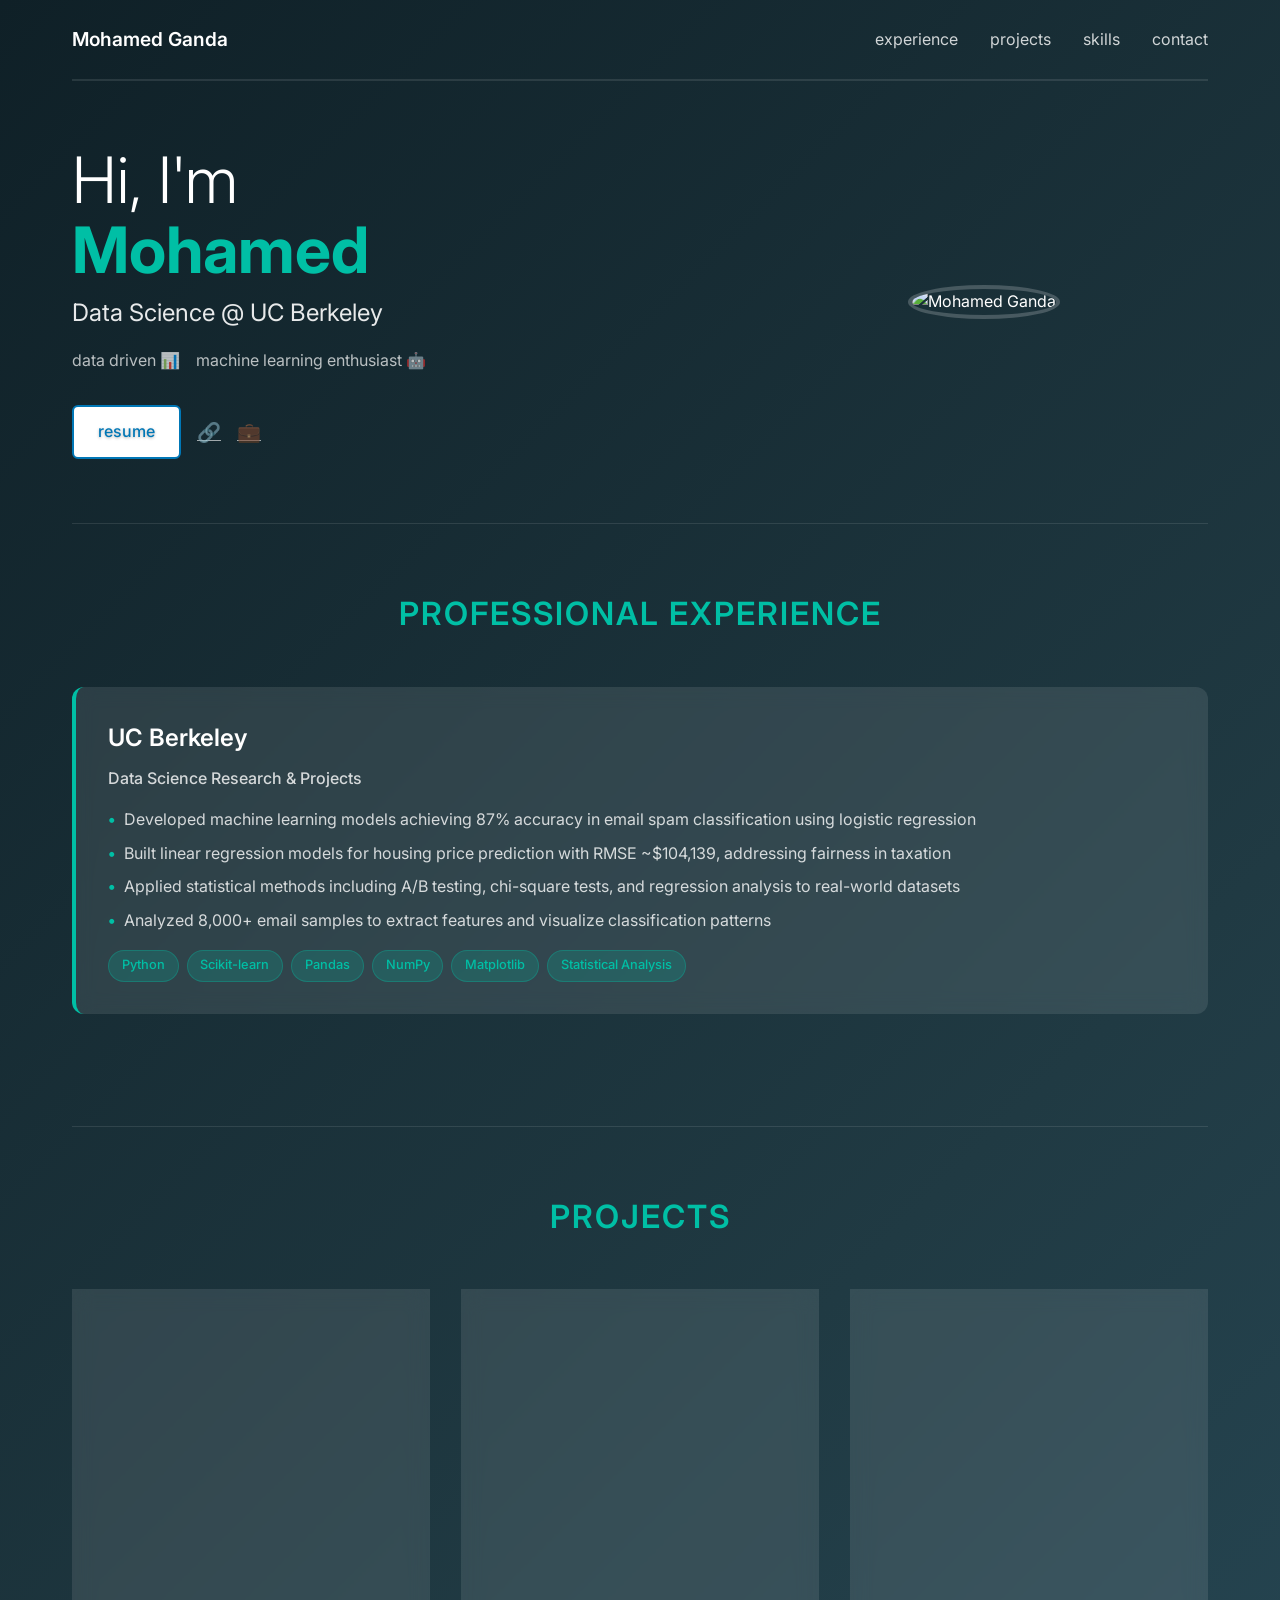
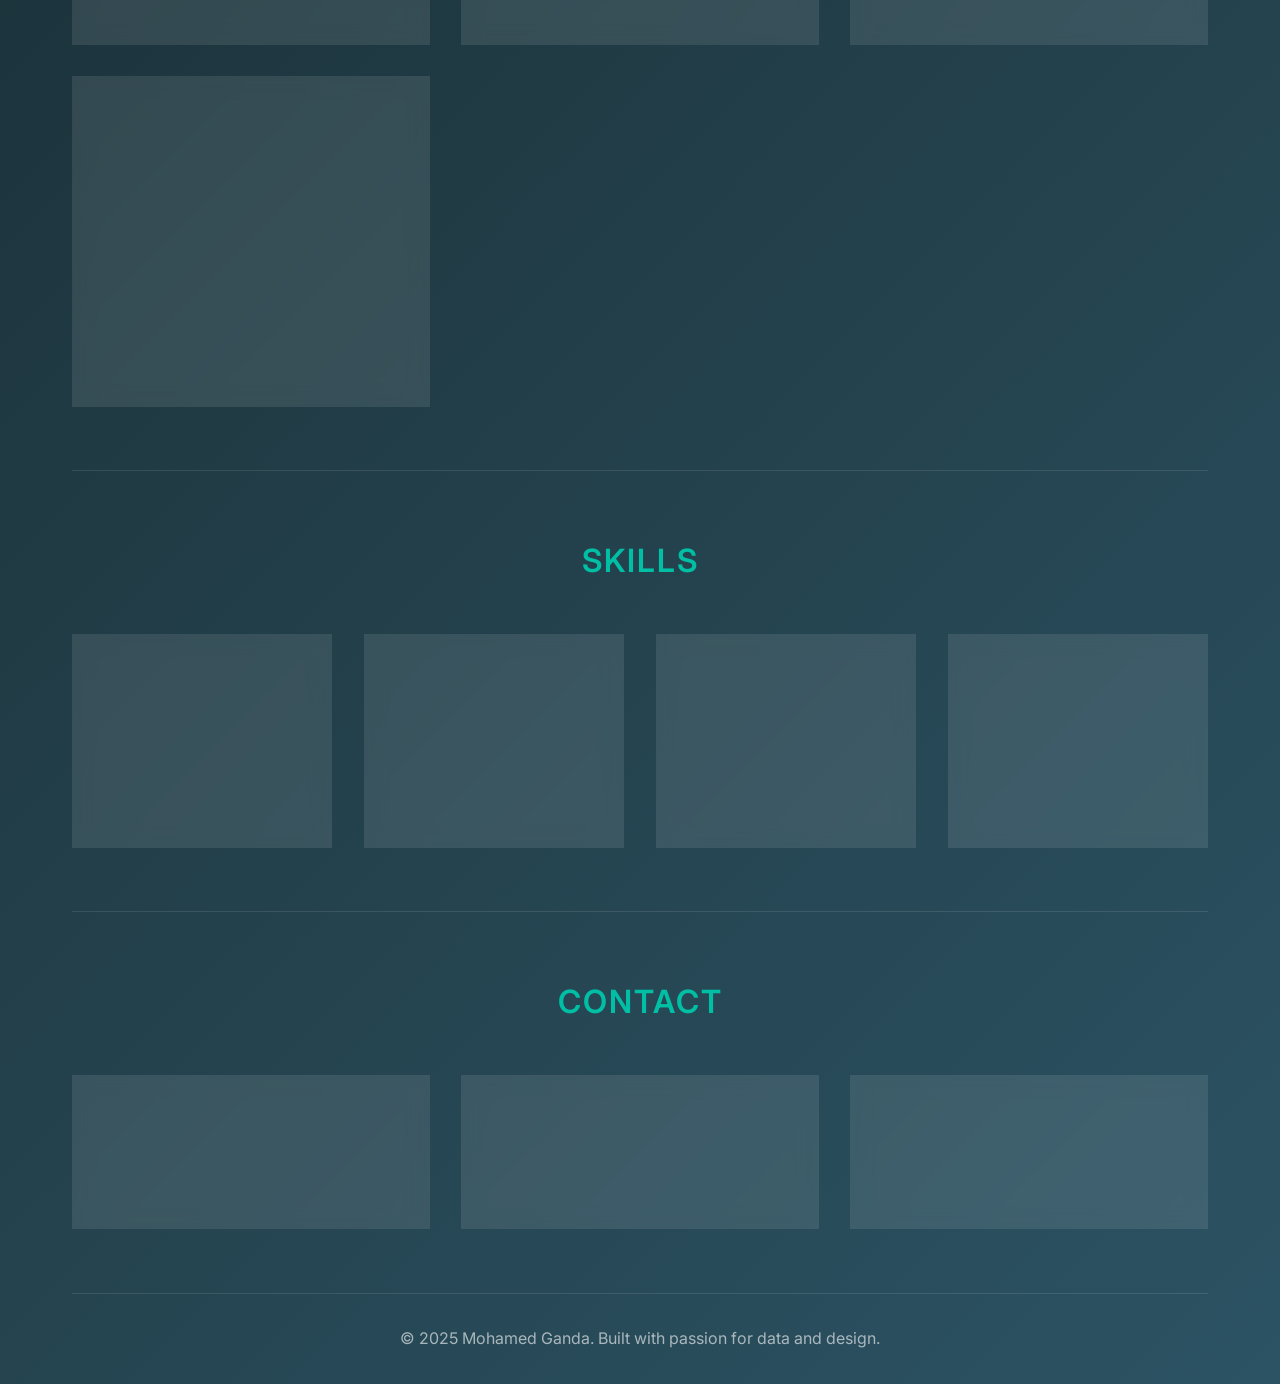
==== index.html @ ec75a7b3 "updated links" ====
<!DOCTYPE html>
<html lang="en">
<head>
  <meta charset="UTF-8" />
  <meta name="viewport" content="width=device-width, initial-scale=1.0" />
  <title>Mohamed Ganda | Data Science Portfolio</title>
  <link rel="preconnect" href="https://fonts.googleapis.com">
  <link rel="preconnect" href="https://fonts.gstatic.com" crossorigin>
  <link href="https://fonts.googleapis.com/css2?family=Inter:wght@300;400;500;600;700&display=swap" rel="stylesheet">
  <style>
    * {
      margin: 0;
      padding: 0;
      box-sizing: border-box;
    }

    body {
      font-family: 'Inter', sans-serif;
      background: linear-gradient(135deg, #0f2027, #203a43, #2c5364);
      color: #ffffff;
      line-height: 1.6;
      font-size: 16px;
      min-height: 100vh;
    }

    .container {
      max-width: 1200px;
      margin: 0 auto;
      padding: 0 2rem;
    }

    /* Navigation */
    nav {
      padding: 1.5rem 0;
      display: flex;
      justify-content: space-between;
      align-items: center;
      border-bottom: 1px solid rgba(255, 255, 255, 0.1);
    }

    .logo {
      font-size: 1.2rem;
      font-weight: 600;
      color: #ffffff;
    }

    .nav-links {
      display: flex;
      gap: 2rem;
      list-style: none;
    }

    .nav-links a {
      color: rgba(255, 255, 255, 0.8);
      text-decoration: none;
      font-weight: 400;
      transition: color 0.3s ease;
    }

    .nav-links a:hover {
      color: #00bfa5;
    }

    /* Hero Section */
    .hero {
      display: flex;
      align-items: center;
      justify-content: space-between;
      padding: 4rem 0;
      gap: 4rem;
    }

    .hero-content {
      flex: 1;
    }

    .hero-title {
      font-size: 4rem;
      font-weight: 300;
      margin-bottom: 0.5rem;
      line-height: 1.1;
    }

    .hero-name {
      color: #00bfa5;
      font-weight: 700;
    }

    .hero-subtitle {
      font-size: 1.5rem;
      color: rgba(255, 255, 255, 0.9);
      margin-bottom: 1rem;
      font-weight: 400;
    }

    .hero-description {
      color: rgba(255, 255, 255, 0.7);
      margin-bottom: 2rem;
      display: flex;
      gap: 1rem;
      align-items: center;
    }

    .hero-actions {
      display: flex;
      gap: 1rem;
      align-items: center;
    }

    .btn-primary {
      background-color: #ffffff;
      border: 2px solid #0077b6;
      color: #0077b6;
      padding: 0.75rem 1.5rem;
      border-radius: 6px;
      text-decoration: none;
      font-weight: 500;
      text-shadow: 0px 1px 3px rgba(0,0,0,0.3);
      transition: all 0.3s ease;
    }

    .btn-primary:hover {
      background-color: #0077b6;
      color: #ffffff;
    }

    .social-links {
      display: flex;
      gap: 1rem;
    }

    .social-links a {
      color: rgba(255, 255, 255, 0.6);
      font-size: 1.2rem;
      transition: color 0.3s ease;
    }

    .social-links a:hover {
      color: #00bfa5;
    }

    .hero-image {
      flex: 0 0 300px;
    }

    .profile-img {
      width: 300px;
      height: 300px;
      border-radius: 50%;
      object-fit: cover;
      border: 4px solid rgba(255, 255, 255, 0.2);
    }

    /* Sections */
    section {
      padding: 4rem 0;
      border-top: 1px solid rgba(255, 255, 255, 0.1);
    }

    .section-title {
      font-size: 2rem;
      font-weight: 600;
      color: #00bfa5;
      text-align: center;
      margin-bottom: 3rem;
      text-transform: uppercase;
      letter-spacing: 2px;
    }

    /* Experience Section */
    .experience-item {
      margin-bottom: 3rem;
      backdrop-filter: blur(10px);
      background: rgba(255, 255, 255, 0.1);
      padding: 2rem;
      border-radius: 12px;
      border-left: 4px solid #00bfa5;
    }

    .company-name {
      font-size: 1.5rem;
      font-weight: 600;
      color: #ffffff;
      margin-bottom: 0.5rem;
    }

    .job-title {
      color: rgba(255, 255, 255, 0.8);
      font-weight: 500;
      margin-bottom: 1rem;
    }

    .experience-item ul {
      list-style: none;
      margin-top: 1rem;
    }

    .experience-item li {
      margin-bottom: 0.5rem;
      padding-left: 1rem;
      position: relative;
      color: rgba(255, 255, 255, 0.8);
    }

    .experience-item li:before {
      content: "•";
      color: #00bfa5;
      font-weight: bold;
      position: absolute;
      left: 0;
    }

    .tech-stack {
      display: flex;
      flex-wrap: wrap;
      gap: 0.5rem;
      margin-top: 1rem;
    }

    .tech-tag {
      background: rgba(0, 191, 165, 0.2);
      color: #00bfa5;
      padding: 0.3rem 0.8rem;
      border-radius: 20px;
      font-size: 0.8rem;
      font-weight: 500;
      border: 1px solid rgba(0, 191, 165, 0.3);
    }

    /* Projects Grid */
    .projects-grid {
      display: grid;
      grid-template-columns: repeat(auto-fit, minmax(350px, 1fr));
      gap: 2rem;
      margin-top: 2rem;
    }

    .project {
      backdrop-filter: blur(10px);
      background: rgba(255, 255, 255, 0.1);
      padding: 2rem;
      border-radius: 12px;
      border-left: 4px solid #00bfa5;
      transition: transform 0.3s ease, box-shadow 0.3s ease;
    }

    .project:hover {
      transform: translateY(-5px);
      box-shadow: 0 10px 30px rgba(0, 0, 0, 0.3);
    }

    .project h3 {
      color: #ffffff;
      margin-bottom: 1rem;
      font-size: 1.3rem;
    }

    .project p {
      color: rgba(255, 255, 255, 0.8);
      margin-bottom: 1rem;
      line-height: 1.6;
    }

    .project-link {
      color: #00bfa5;
      text-decoration: none;
      font-weight: 500;
      font-size: 0.9rem;
    }

    .project-link:hover {
      text-decoration: underline;
    }

    /* Skills Grid */
    .skills-grid {
      display: grid;
      grid-template-columns: repeat(auto-fit, minmax(250px, 1fr));
      gap: 2rem;
      margin-top: 2rem;
    }

    .skill-category {
      backdrop-filter: blur(10px);
      background: rgba(255, 255, 255, 0.1);
      padding: 2rem;
      border-radius: 12px;
      border-left: 4px solid #00bfa5;
      text-align: center;
    }

    .skill-category h4 {
      font-weight: 600;
      color: #ffffff;
      margin-bottom: 1rem;
      font-size: 1.2rem;
    }

    .skill-category p {
      color: rgba(255, 255, 255, 0.8);
      line-height: 1.6;
    }

    /* Contact Section */
    .contact-grid {
      display: grid;
      grid-template-columns: repeat(auto-fit, minmax(200px, 1fr));
      gap: 2rem;
      margin-top: 2rem;
    }

    .contact-item {
      backdrop-filter: blur(10px);
      background: rgba(255, 255, 255, 0.1);
      padding: 2rem;
      border-radius: 12px;
      text-align: center;
      border: 1px solid rgba(255, 255, 255, 0.1);
    }

    .contact-item strong {
      color: #00bfa5;
      font-size: 1.1rem;
      display: block;
      margin-bottom: 0.5rem;
    }

    .contact-item a {
      color: rgba(255, 255, 255, 0.8);
      text-decoration: none;
    }

    .contact-item a:hover {
      color: #00bfa5;
    }

    /* Footer */
    footer {
      text-align: center;
      padding: 2rem 0;
      border-top: 1px solid rgba(255, 255, 255, 0.1);
      color: rgba(255, 255, 255, 0.6);
    }

    /* Responsive Design */
    @media (max-width: 768px) {
      .container {
        padding: 0 1rem;
      }

      .nav-links {
        gap: 1rem;
      }

      .hero {
        flex-direction: column-reverse;
        text-align: center;
        gap: 2rem;
      }

      .hero-title {
        font-size: 2.5rem;
      }

      .hero-image {
        flex: none;
      }

      .profile-img {
        width: 200px;
        height: 200px;
      }

      .projects-grid,
      .skills-grid {
        grid-template-columns: 1fr;
      }

      .section-title {
        font-size: 1.5rem;
      }
    }
  </style>
</head>
<body>
  <div class="container">
    <!-- Navigation -->
    <nav>
      <div class="logo">Mohamed Ganda</div>
      <ul class="nav-links">
        <li><a href="#experience">experience</a></li>
        <li><a href="#projects">projects</a></li>
        <li><a href="#skills">skills</a></li>
        <li><a href="#contact">contact</a></li>
      </ul>
    </nav>

    <!-- Hero Section -->
    <section class="hero">
      <div class="hero-content">
        <h1 class="hero-title">
          Hi, I'm<br>
          <span class="hero-name">Mohamed</span>
        </h1>
        <div class="hero-subtitle">Data Science @ UC Berkeley</div>
        <div class="hero-description">
          <span>data driven 📊</span>
          <span>machine learning enthusiast 🤖</span>
        </div>
        <div class="hero-actions">
          <a href="resume.pdf" class="btn-primary" target="_blank">resume</a>
          <div class="social-links">
            <a href="https://github.com/mokindacool" target="_blank">🔗</a>
            <a href="https://linkedin.com/in/mohamedganda" target="_blank">💼</a>
          </div>
        </div>
      </div>
      <div class="hero-image">
        <img src="https://images.unsplash.com/photo-1507003211169-0a1dd7228f2d?w=300&h=300&fit=crop&crop=face" alt="Mohamed Ganda" class="profile-img">
      </div>
    </section>

    <!-- Experience Section -->
    <section id="experience">
      <h2 class="section-title">Professional Experience</h2>
      
      <div class="experience-item">
        <div class="company-name">UC Berkeley</div>
        <div class="job-title">Data Science Research & Projects</div>
        <ul>
          <li>Developed machine learning models achieving 87% accuracy in email spam classification using logistic regression</li>
          <li>Built linear regression models for housing price prediction with RMSE ~$104,139, addressing fairness in taxation</li>
          <li>Applied statistical methods including A/B testing, chi-square tests, and regression analysis to real-world datasets</li>
          <li>Analyzed 8,000+ email samples to extract features and visualize classification patterns</li>
        </ul>
        <div class="tech-stack">
          <span class="tech-tag">Python</span>
          <span class="tech-tag">Scikit-learn</span>
          <span class="tech-tag">Pandas</span>
          <span class="tech-tag">NumPy</span>
          <span class="tech-tag">Matplotlib</span>
          <span class="tech-tag">Statistical Analysis</span>
        </div>
      </div>
    </section>

    <!-- Projects Section -->
    <section id="projects">
      <h2 class="section-title">Projects</h2>
      <div class="projects-grid">
        <div class="project">
          <h3>Maximus AI Hedge Fund</h3>
          <p>AI-native hedge fund system composed of autonomous agents using LLMs for trading decisions, combining financial analysis with cutting-edge AI technology.</p>
          <div class="tech-stack">
            <span class="tech-tag">Python</span>
            <span class="tech-tag">LLMs</span>
            <span class="tech-tag">Financial APIs</span>
            <span class="tech-tag">Agent Systems</span>
          </div>
          <a href="https://github.com/mokindacool/maximus" class="project-link">🔗 GitHub</a>
        </div>
        
        <div class="project">
          <h3>Smart Ballot</h3>
          <p>A React + Flask tool that lets voters view local candidates by zip code, promoting civic engagement through accessible technology.</p>
          <div class="tech-stack">
            <span class="tech-tag">React.js</span>
            <span class="tech-tag">Flask</span>
            <span class="tech-tag">JavaScript</span>
            <span class="tech-tag">APIs</span>
          </div>
          <a href="https://github.com/mokindacool/smart-ballot" class="project-link">🔗 GitHub</a>
        </div>
        
        <div class="project">
          <h3>Spam & Ham Classifier</h3>
          <p>Machine learning classifier using logistic regression to detect spam emails. Extracted features from over 8,000 emails and achieved 87% accuracy.</p>
          <div class="tech-stack">
            <span class="tech-tag">Python</span>
            <span class="tech-tag">Machine Learning</span>
            <span class="tech-tag">Feature Engineering</span>
          </div>
        </div>
        
        <div class="project">
          <h3>Housing Price Predictor</h3>
          <p>Linear regression model predicting home prices in Cook County. Addressed fairness and ethical taxation issues through statistical analysis.</p>
          <div class="tech-stack">
            <span class="tech-tag">Regression Analysis</span>
            <span class="tech-tag">Statistics</span>
            <span class="tech-tag">Ethics in AI</span>
          </div>
        </div>
      </div>
    </section>

    <!-- Skills Section -->
    <section id="skills">
      <h2 class="section-title">Skills</h2>
      <div class="skills-grid">
        <div class="skill-category">
          <h4>Programming</h4>
          <p>Python, SQL, JavaScript, Java, React, HTML/CSS</p>
        </div>
        <div class="skill-category">
          <h4>Data Science</h4>
          <p>Machine Learning, Statistical Analysis, Data Visualization, ETL Pipelines</p>
        </div>
        <div class="skill-category">
          <h4>Libraries & Tools</h4>
          <p>Pandas, NumPy, Scikit-learn, Matplotlib, TensorFlow, RAGs</p>
        </div>
        <div class="skill-category">
          <h4>Mathematics</h4>
          <p>Linear Algebra, Probability Theory, Statistics, Optimization</p>
        </div>
      </div>
    </section>

    <!-- Contact Section -->
    <section id="contact">
      <h2 class="section-title">Contact</h2>
      <div class="contact-grid">
        <div class="contact-item">
          <strong>Email</strong>
          <a href="mailto:mohamedganda166@berkeley.edu">mohamedganda166@berkeley.edu</a>
        </div>
        <div class="contact-item">b
          <strong>LinkedIn</strong>
          <a href="https://linkedin.com/in/mohamedganda" target="_blank">linkedin.com/in/mohamedganda</a>
        </div>
        <div class="contact-item">
          <strong>GitHub</strong>
          <a href="https://github.com/mokindacool" target="_blank">github.com/mokindacool</a>
        </div>
      </div>
    </section>

    <footer>
      <p>&copy; 2025 Mohamed Ganda. Built with passion for data and design.</p>
    </footer>
  </div>
</body>
</html>
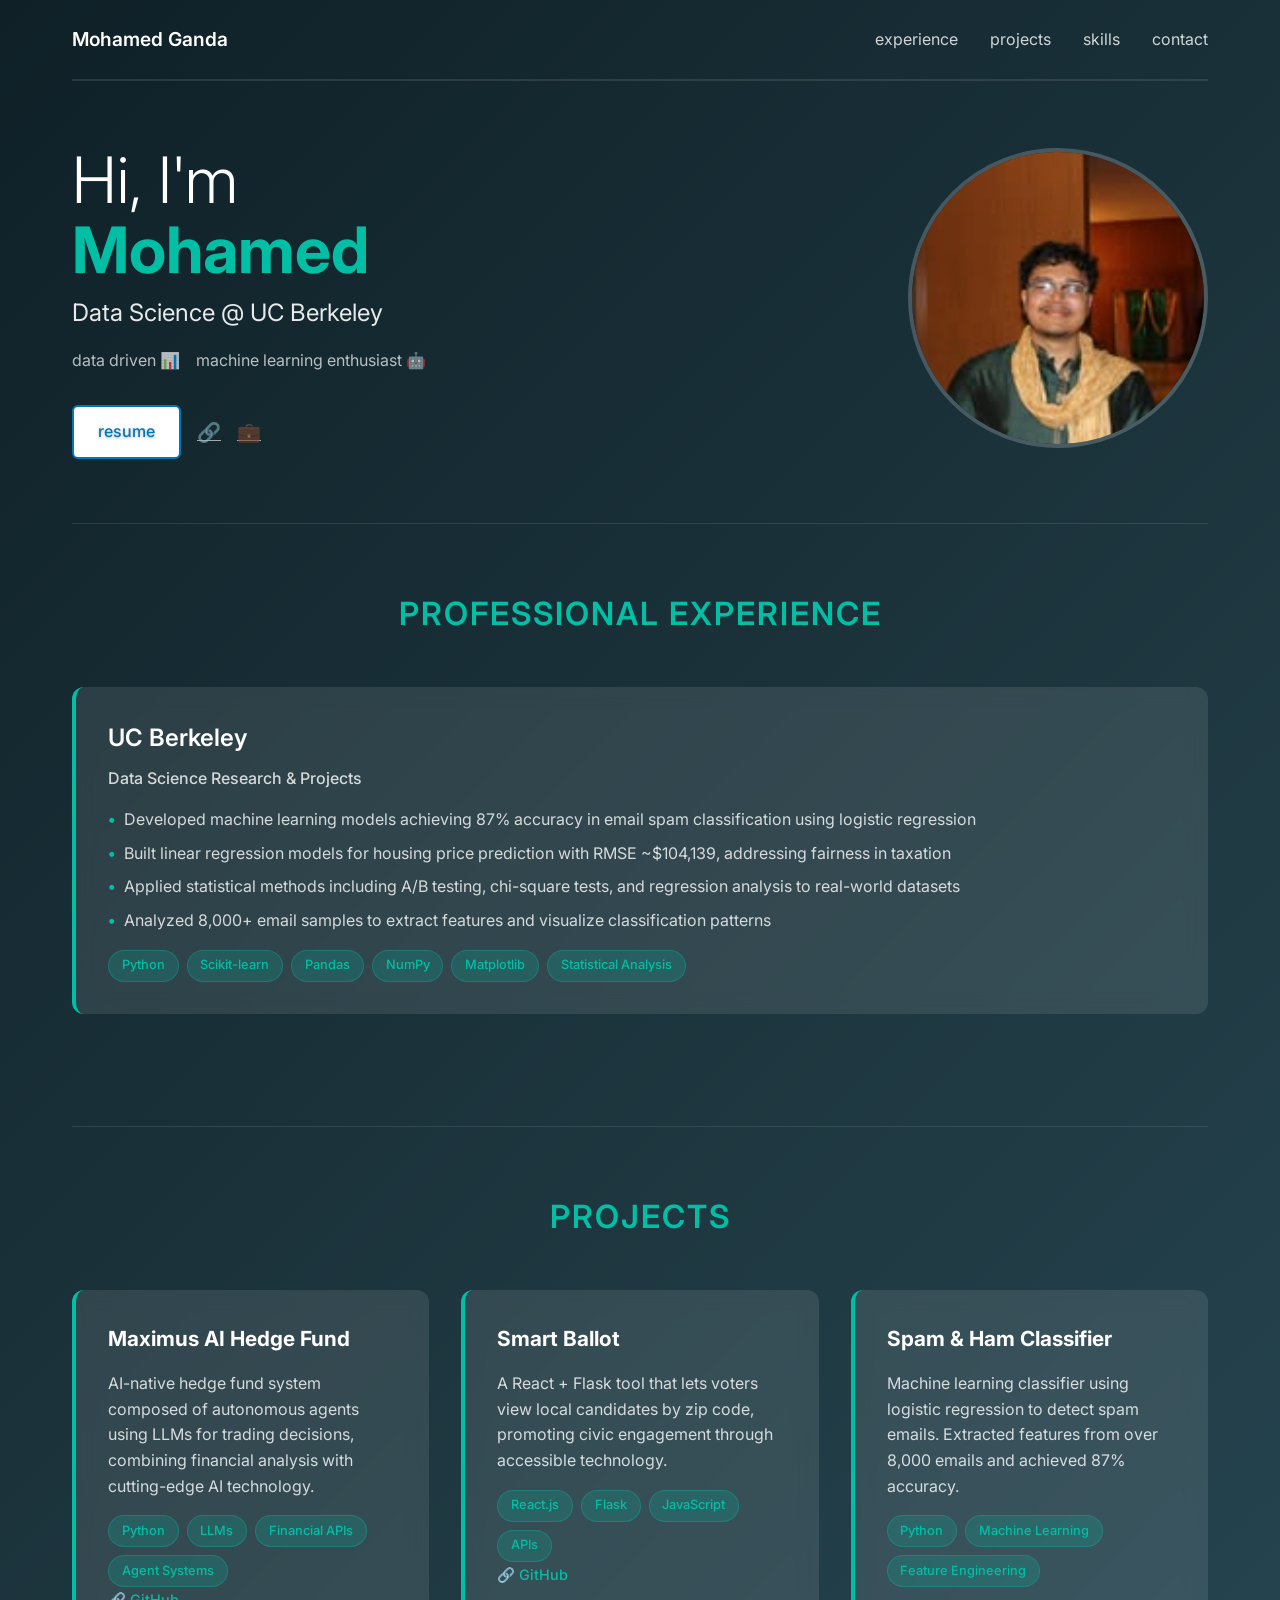
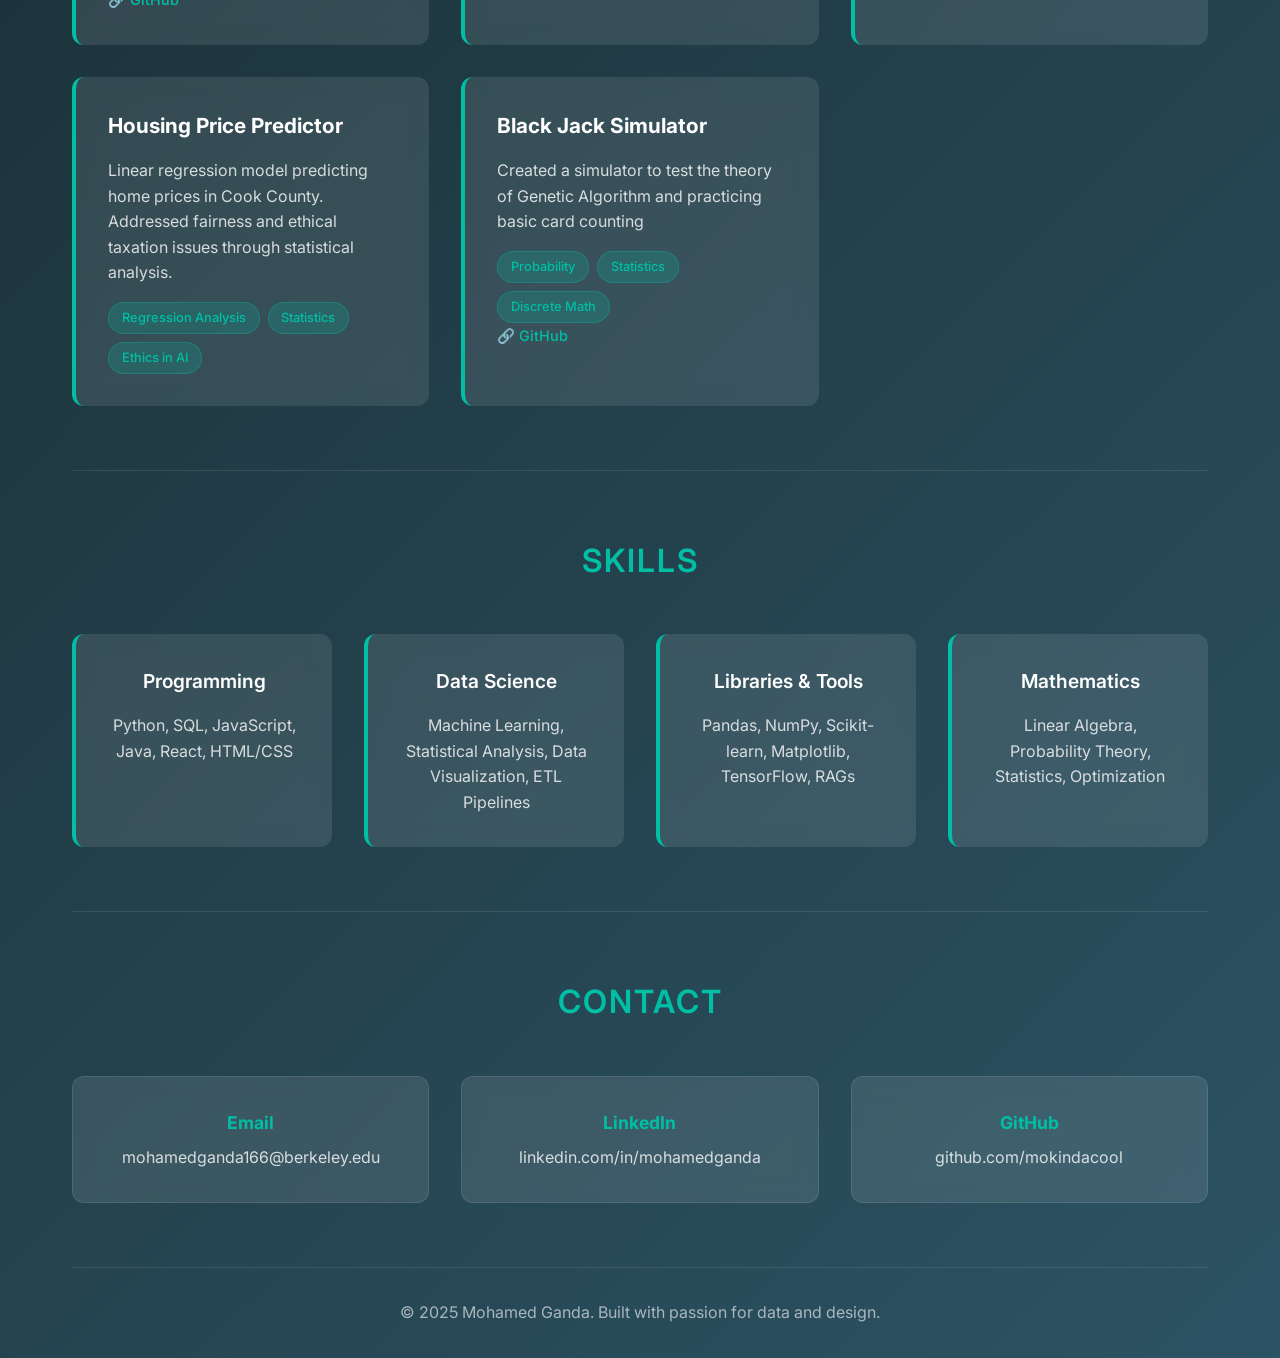
==== commit 0dd7442d: "fixed some errors and added two new links" ====
--- a/index.html
+++ b/index.html
@@ -416,7 +416,7 @@
         </div>
       </div>
       <div class="hero-image">
-        <img src="https://images.unsplash.com/photo-1507003211169-0a1dd7228f2d?w=300&h=300&fit=crop&crop=face" alt="Mohamed Ganda" class="profile-img">
+        <img src="headshot.jpg" alt="Mohamed Ganda" class="profile-img">
       </div>
     </section>
 
@@ -491,6 +491,18 @@
             <span class="tech-tag">Ethics in AI</span>
           </div>
         </div>
+
+        <div class="project">
+          <h3>Black Jack Simulator</h3>
+          <p>Created a simulator to test the theory of Genetic Algorithm and practicing basic card counting</p>
+          <div class="tech-stack">
+            <span class="tech-tag">Probability</span>
+            <span class="tech-tag">Statistics</span>
+            <span class="tech-tag">Discrete Math</span>
+          </div>
+          <a href="https://mokindacool.github.io/blackjack/" class="project-link">🔗 GitHub</a>
+        </div>
+        
       </div>
     </section>
 
@@ -525,7 +537,7 @@
           <strong>Email</strong>
           <a href="mailto:mohamedganda166@berkeley.edu">mohamedganda166@berkeley.edu</a>
         </div>
-        <div class="contact-item">b
+        <div class="contact-item">
           <strong>LinkedIn</strong>
           <a href="https://linkedin.com/in/mohamedganda" target="_blank">linkedin.com/in/mohamedganda</a>
         </div>
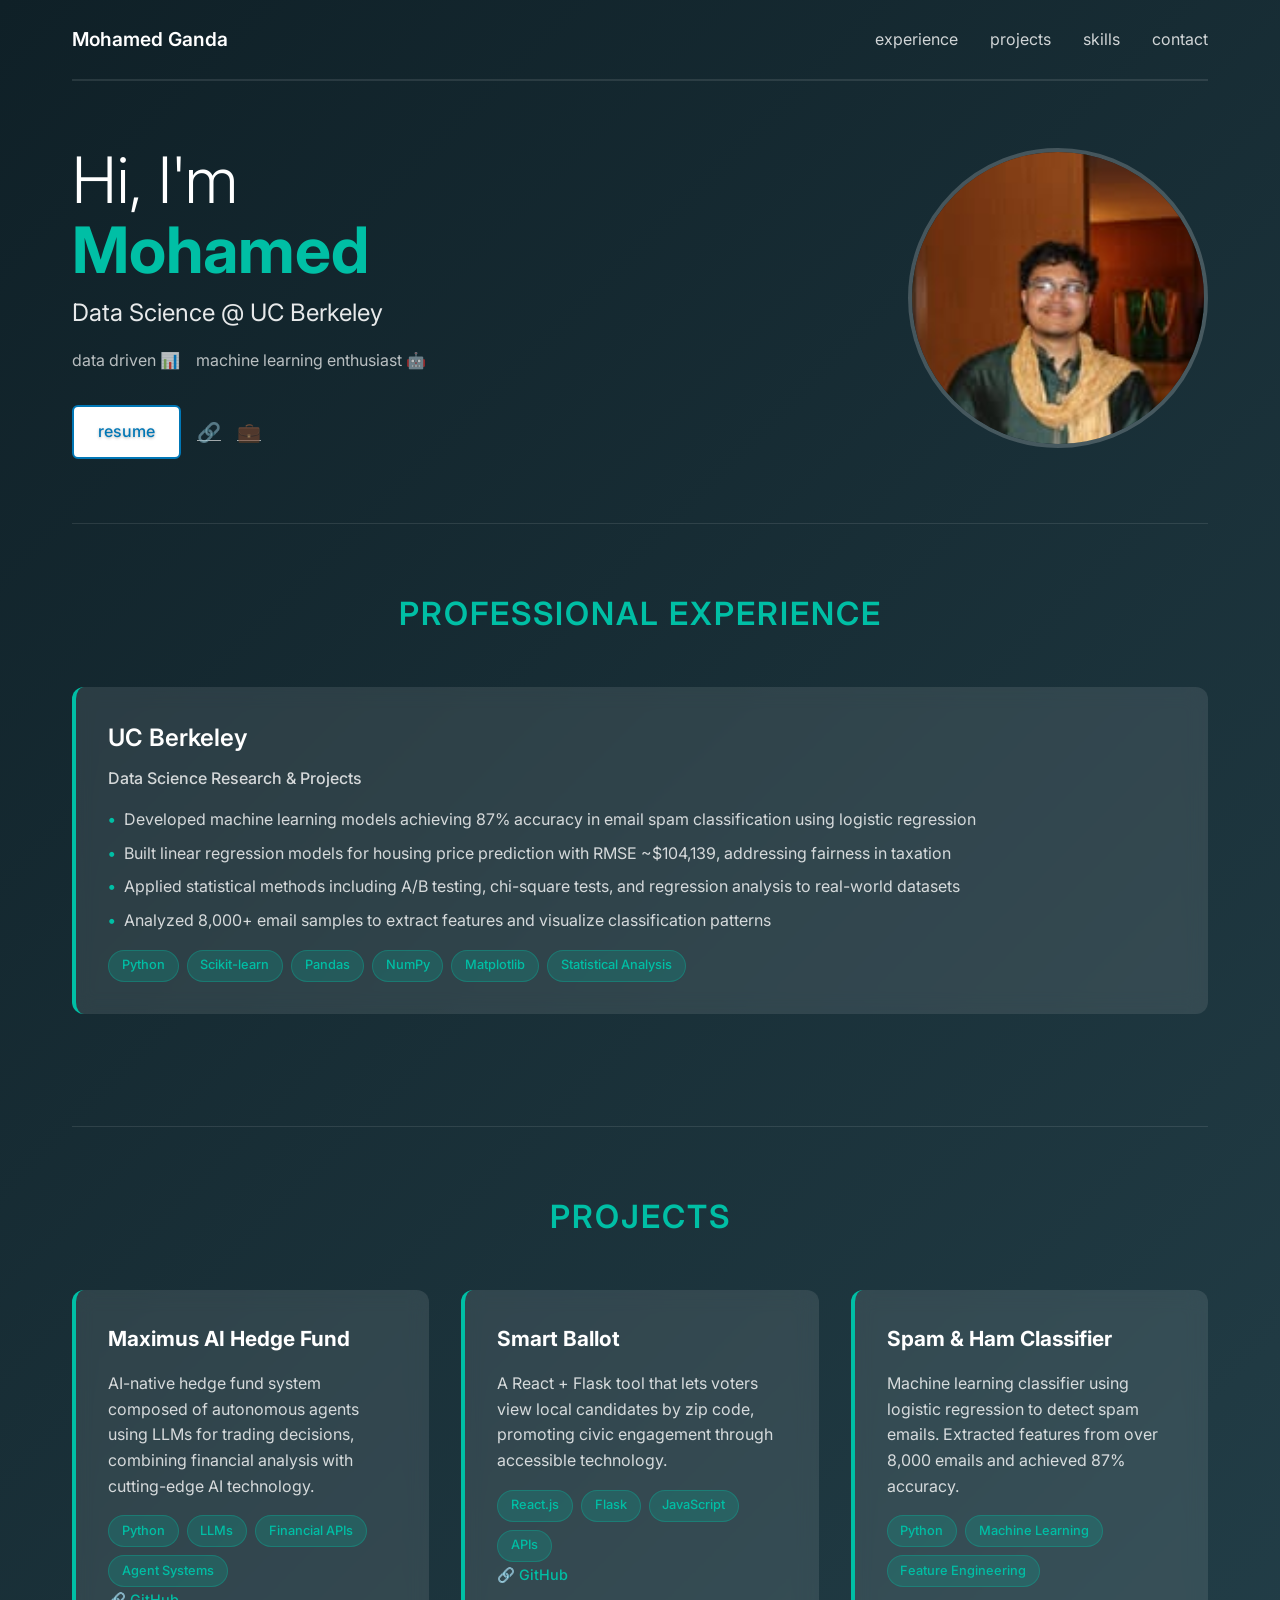
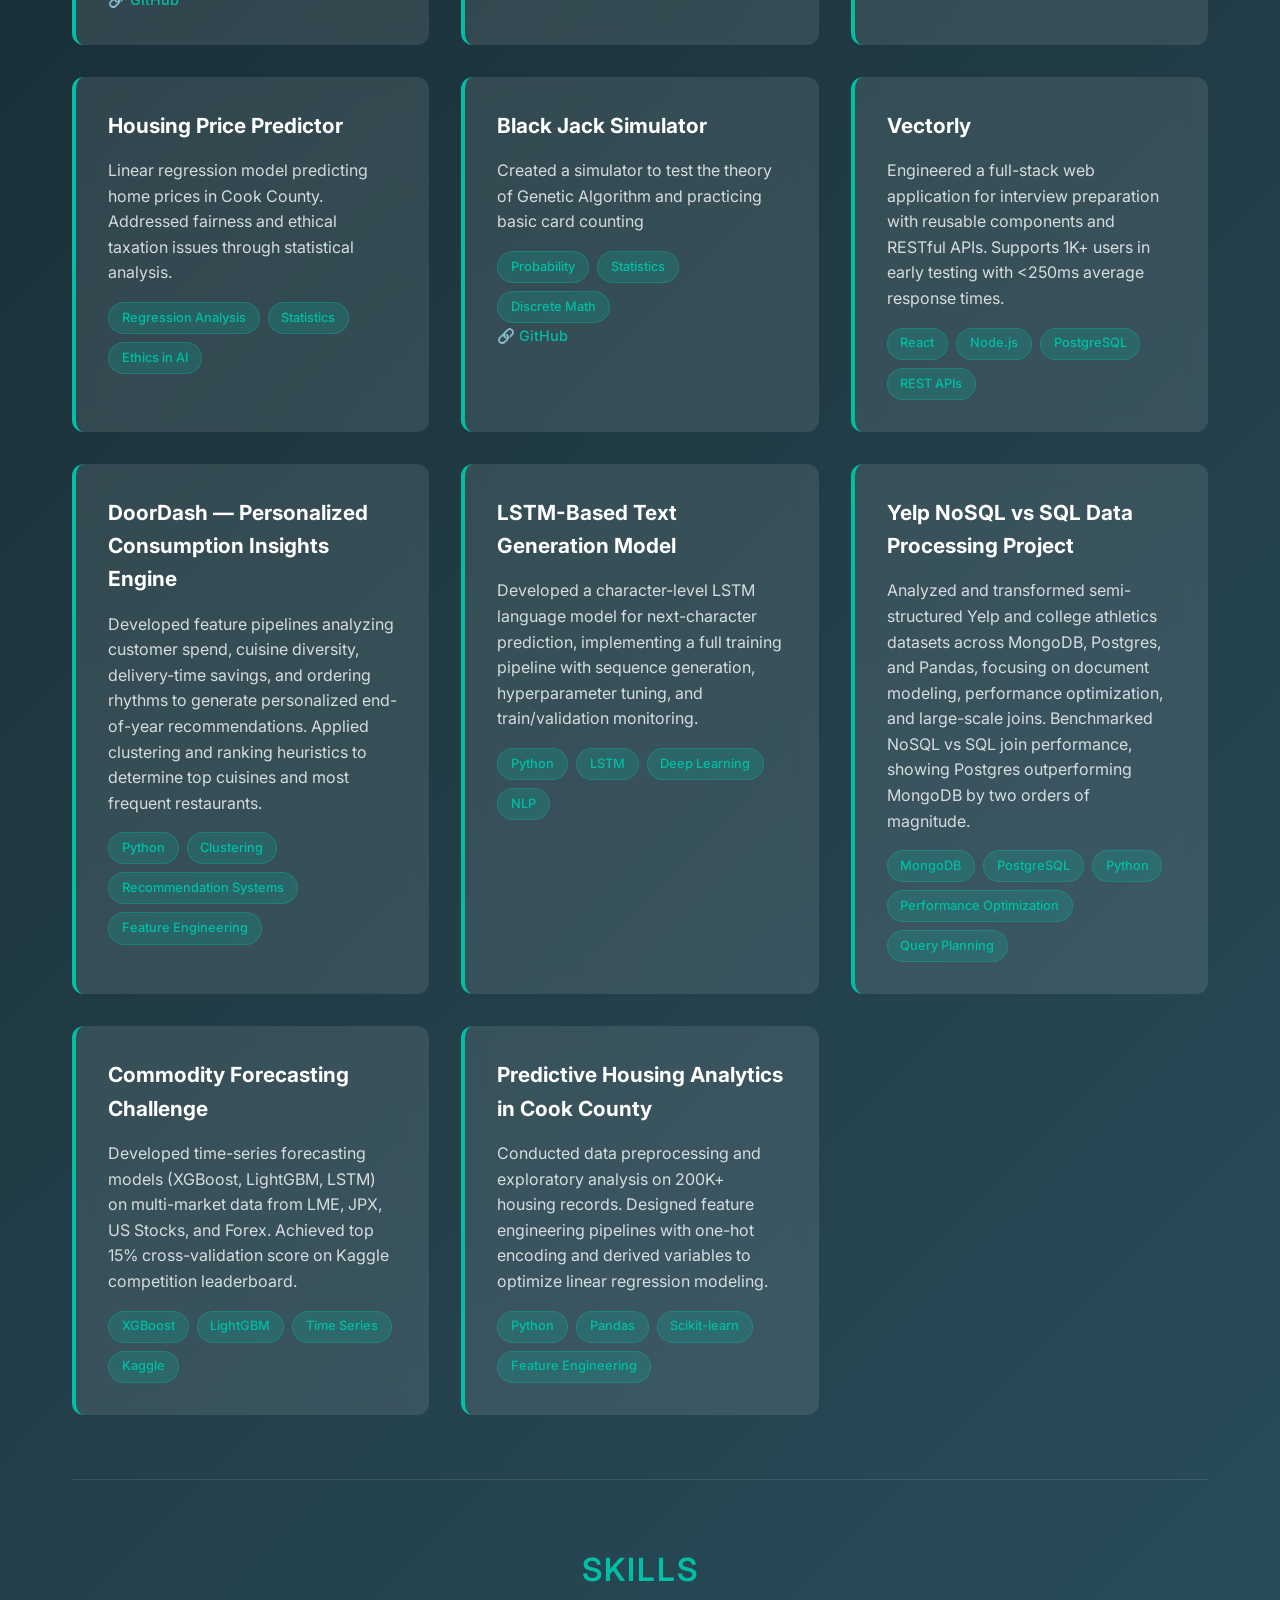
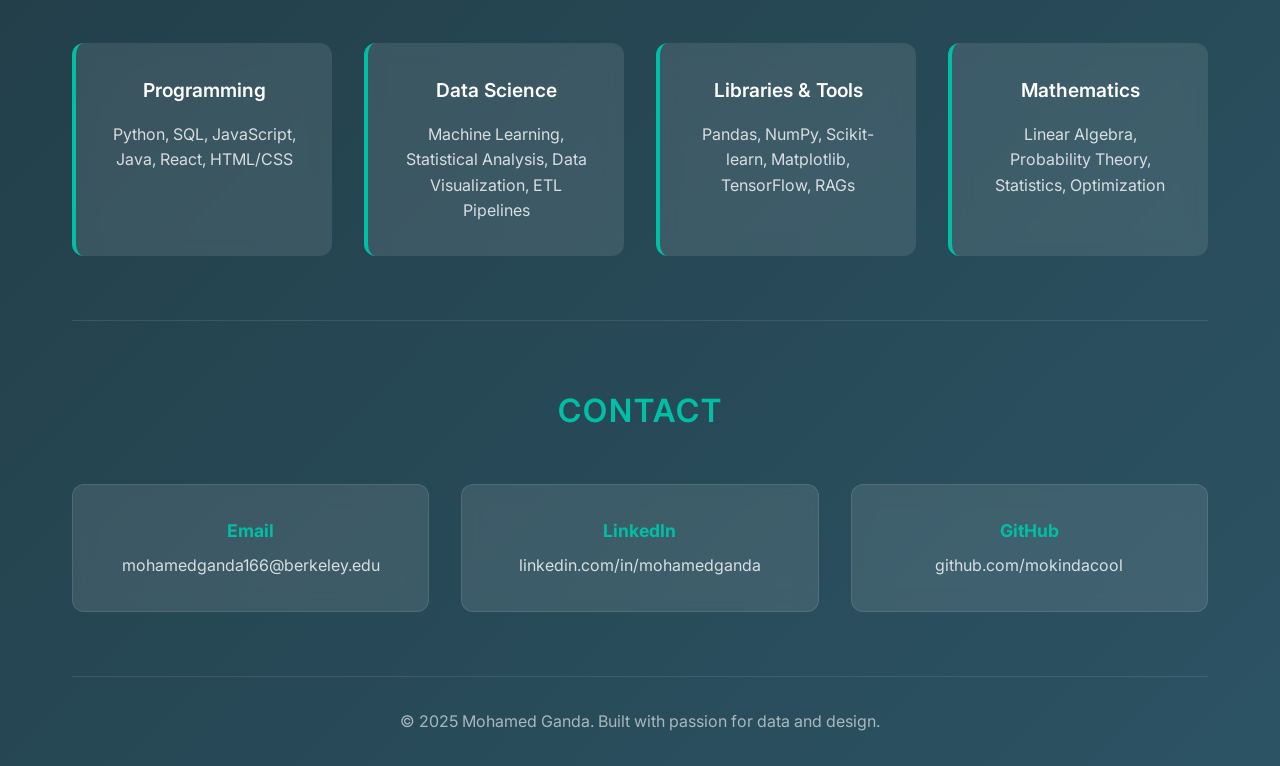
==== commit d98f0a33: "updated projects" ====
--- a/index.html
+++ b/index.html
@@ -502,7 +502,74 @@
           </div>
           <a href="https://mokindacool.github.io/blackjack/" class="project-link">🔗 GitHub</a>
         </div>
-        
+
+        <div class="project">
+          <h3>Vectorly</h3>
+          <p>Engineered a full-stack web application for interview preparation with reusable components and RESTful APIs. Supports 1K+ users in early testing with <250ms average response times.</p>
+          <div class="tech-stack">
+            <span class="tech-tag">React</span>
+            <span class="tech-tag">Node.js</span>
+            <span class="tech-tag">PostgreSQL</span>
+            <span class="tech-tag">REST APIs</span>
+          </div>
+        </div>
+
+        <div class="project">
+          <h3>DoorDash — Personalized Consumption Insights Engine</h3>
+          <p>Developed feature pipelines analyzing customer spend, cuisine diversity, delivery-time savings, and ordering rhythms to generate personalized end-of-year recommendations. Applied clustering and ranking heuristics to determine top cuisines and most frequent restaurants.</p>
+          <div class="tech-stack">
+            <span class="tech-tag">Python</span>
+            <span class="tech-tag">Clustering</span>
+            <span class="tech-tag">Recommendation Systems</span>
+            <span class="tech-tag">Feature Engineering</span>
+          </div>
+        </div>
+
+        <div class="project">
+          <h3>LSTM-Based Text Generation Model</h3>
+          <p>Developed a character-level LSTM language model for next-character prediction, implementing a full training pipeline with sequence generation, hyperparameter tuning, and train/validation monitoring.</p>
+          <div class="tech-stack">
+            <span class="tech-tag">Python</span>
+            <span class="tech-tag">LSTM</span>
+            <span class="tech-tag">Deep Learning</span>
+            <span class="tech-tag">NLP</span>
+          </div>
+        </div>
+
+        <div class="project">
+          <h3>Yelp NoSQL vs SQL Data Processing Project</h3>
+          <p>Analyzed and transformed semi-structured Yelp and college athletics datasets across MongoDB, Postgres, and Pandas, focusing on document modeling, performance optimization, and large-scale joins. Benchmarked NoSQL vs SQL join performance, showing Postgres outperforming MongoDB by two orders of magnitude.</p>
+          <div class="tech-stack">
+            <span class="tech-tag">MongoDB</span>
+            <span class="tech-tag">PostgreSQL</span>
+            <span class="tech-tag">Python</span>
+            <span class="tech-tag">Performance Optimization</span>
+            <span class="tech-tag">Query Planning</span>
+          </div>
+        </div>
+
+        <div class="project">
+          <h3>Commodity Forecasting Challenge</h3>
+          <p>Developed time-series forecasting models (XGBoost, LightGBM, LSTM) on multi-market data from LME, JPX, US Stocks, and Forex. Achieved top 15% cross-validation score on Kaggle competition leaderboard.</p>
+          <div class="tech-stack">
+            <span class="tech-tag">XGBoost</span>
+            <span class="tech-tag">LightGBM</span>
+            <span class="tech-tag">Time Series</span>
+            <span class="tech-tag">Kaggle</span>
+          </div>
+        </div>
+
+        <div class="project">
+          <h3>Predictive Housing Analytics in Cook County</h3>
+          <p>Conducted data preprocessing and exploratory analysis on 200K+ housing records. Designed feature engineering pipelines with one-hot encoding and derived variables to optimize linear regression modeling.</p>
+          <div class="tech-stack">
+            <span class="tech-tag">Python</span>
+            <span class="tech-tag">Pandas</span>
+            <span class="tech-tag">Scikit-learn</span>
+            <span class="tech-tag">Feature Engineering</span>
+          </div>
+        </div>
+
       </div>
     </section>
 
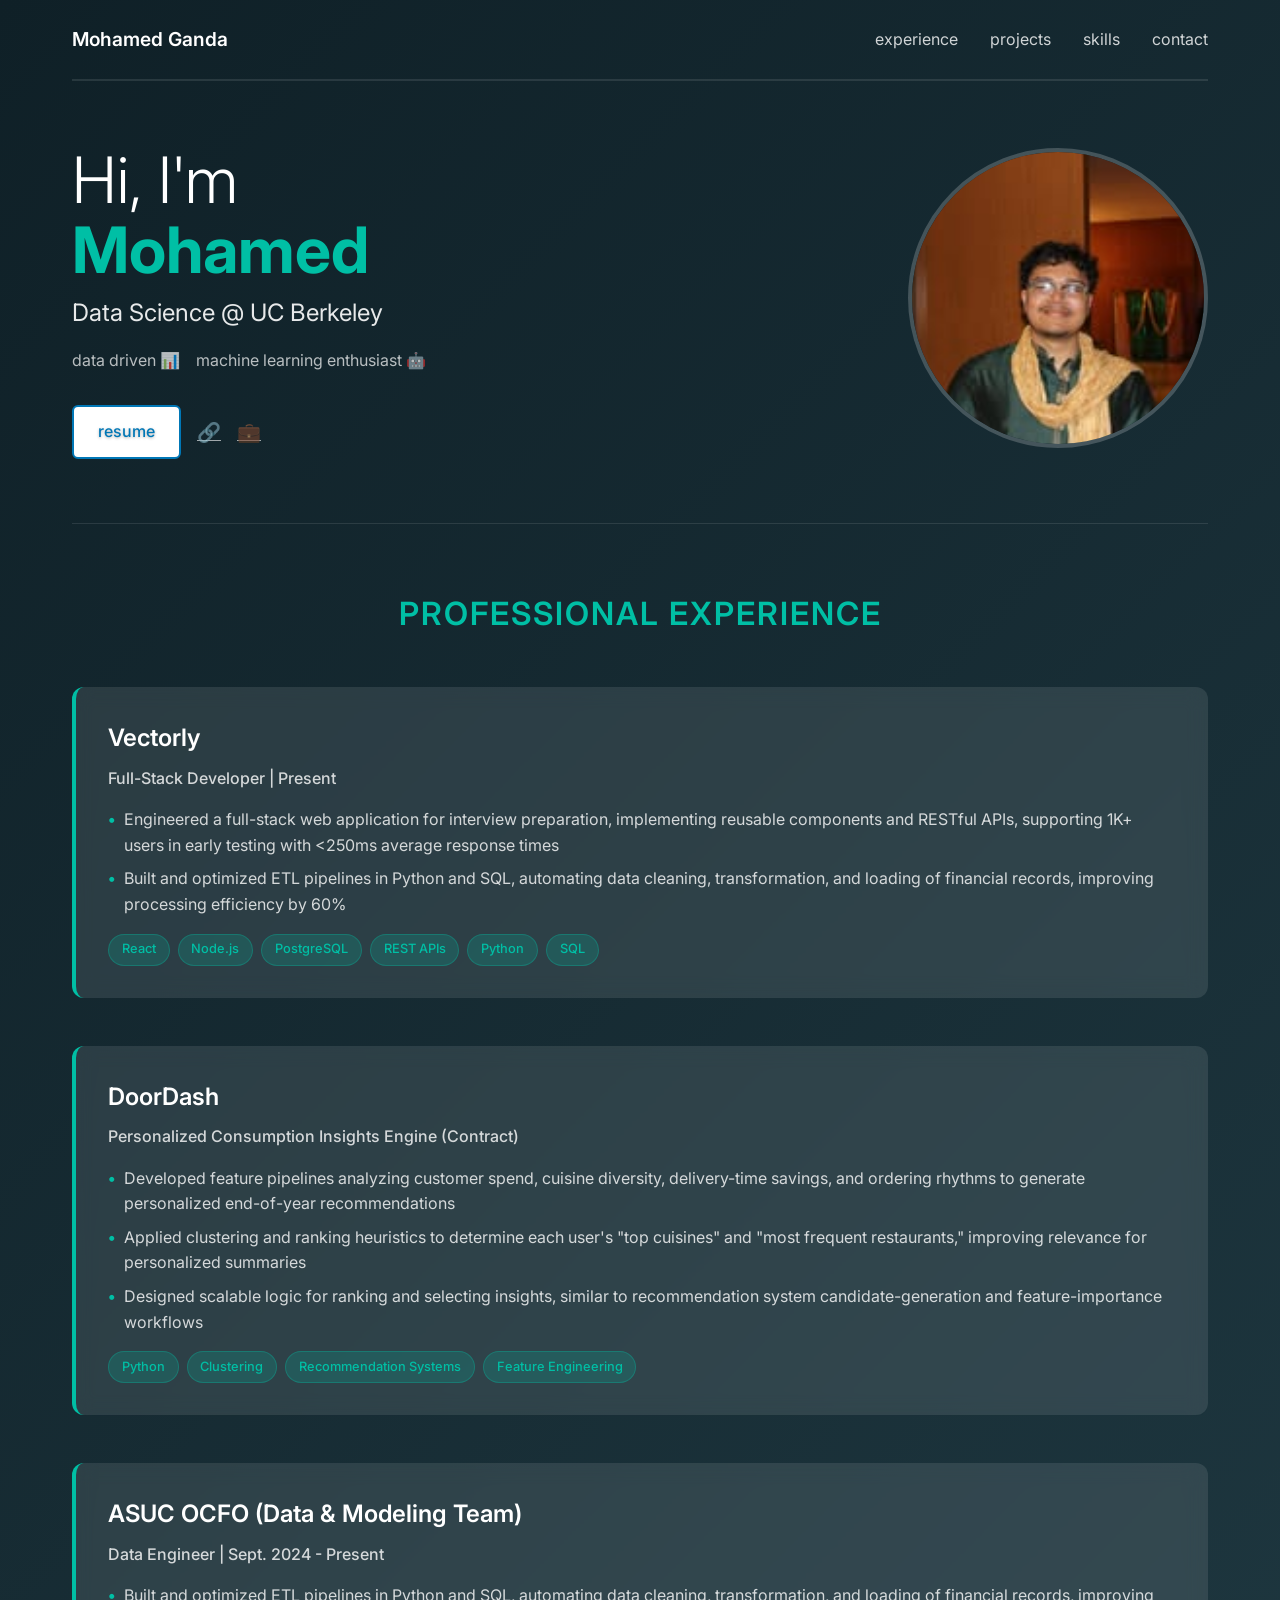
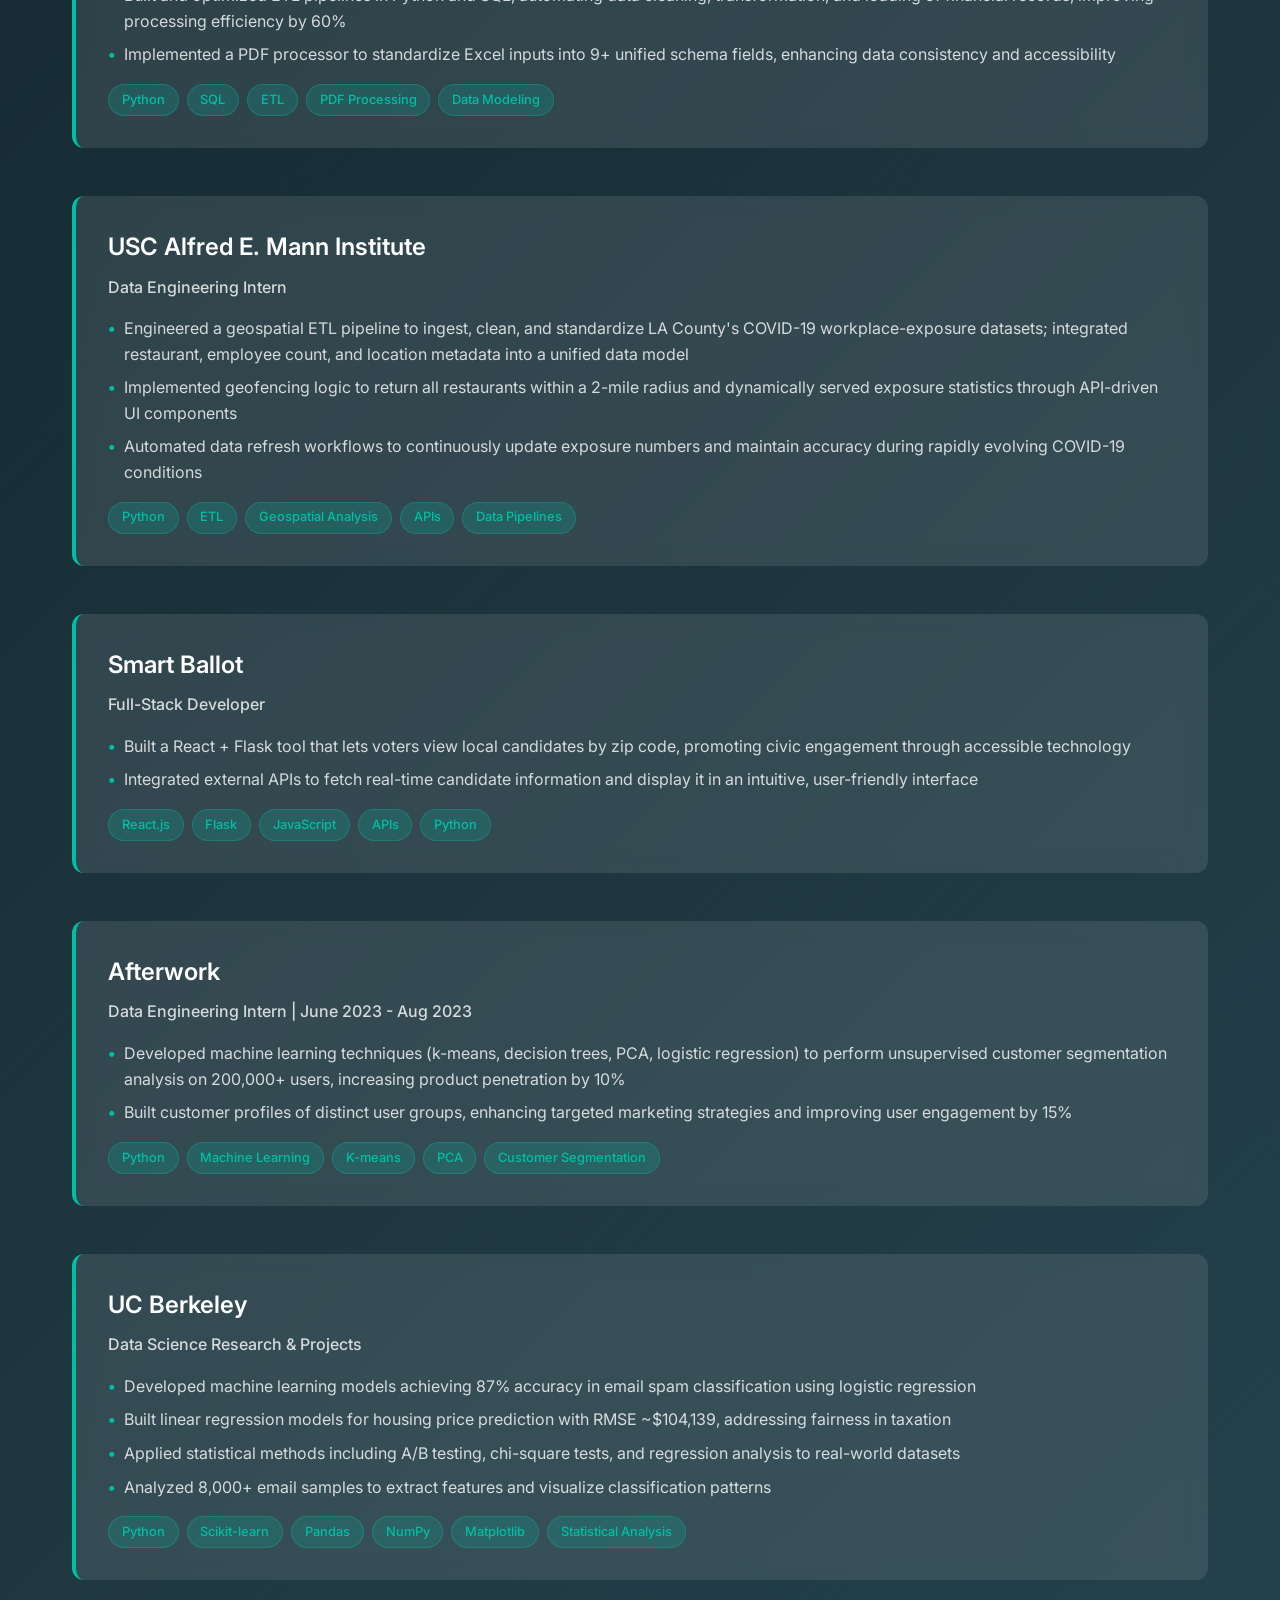
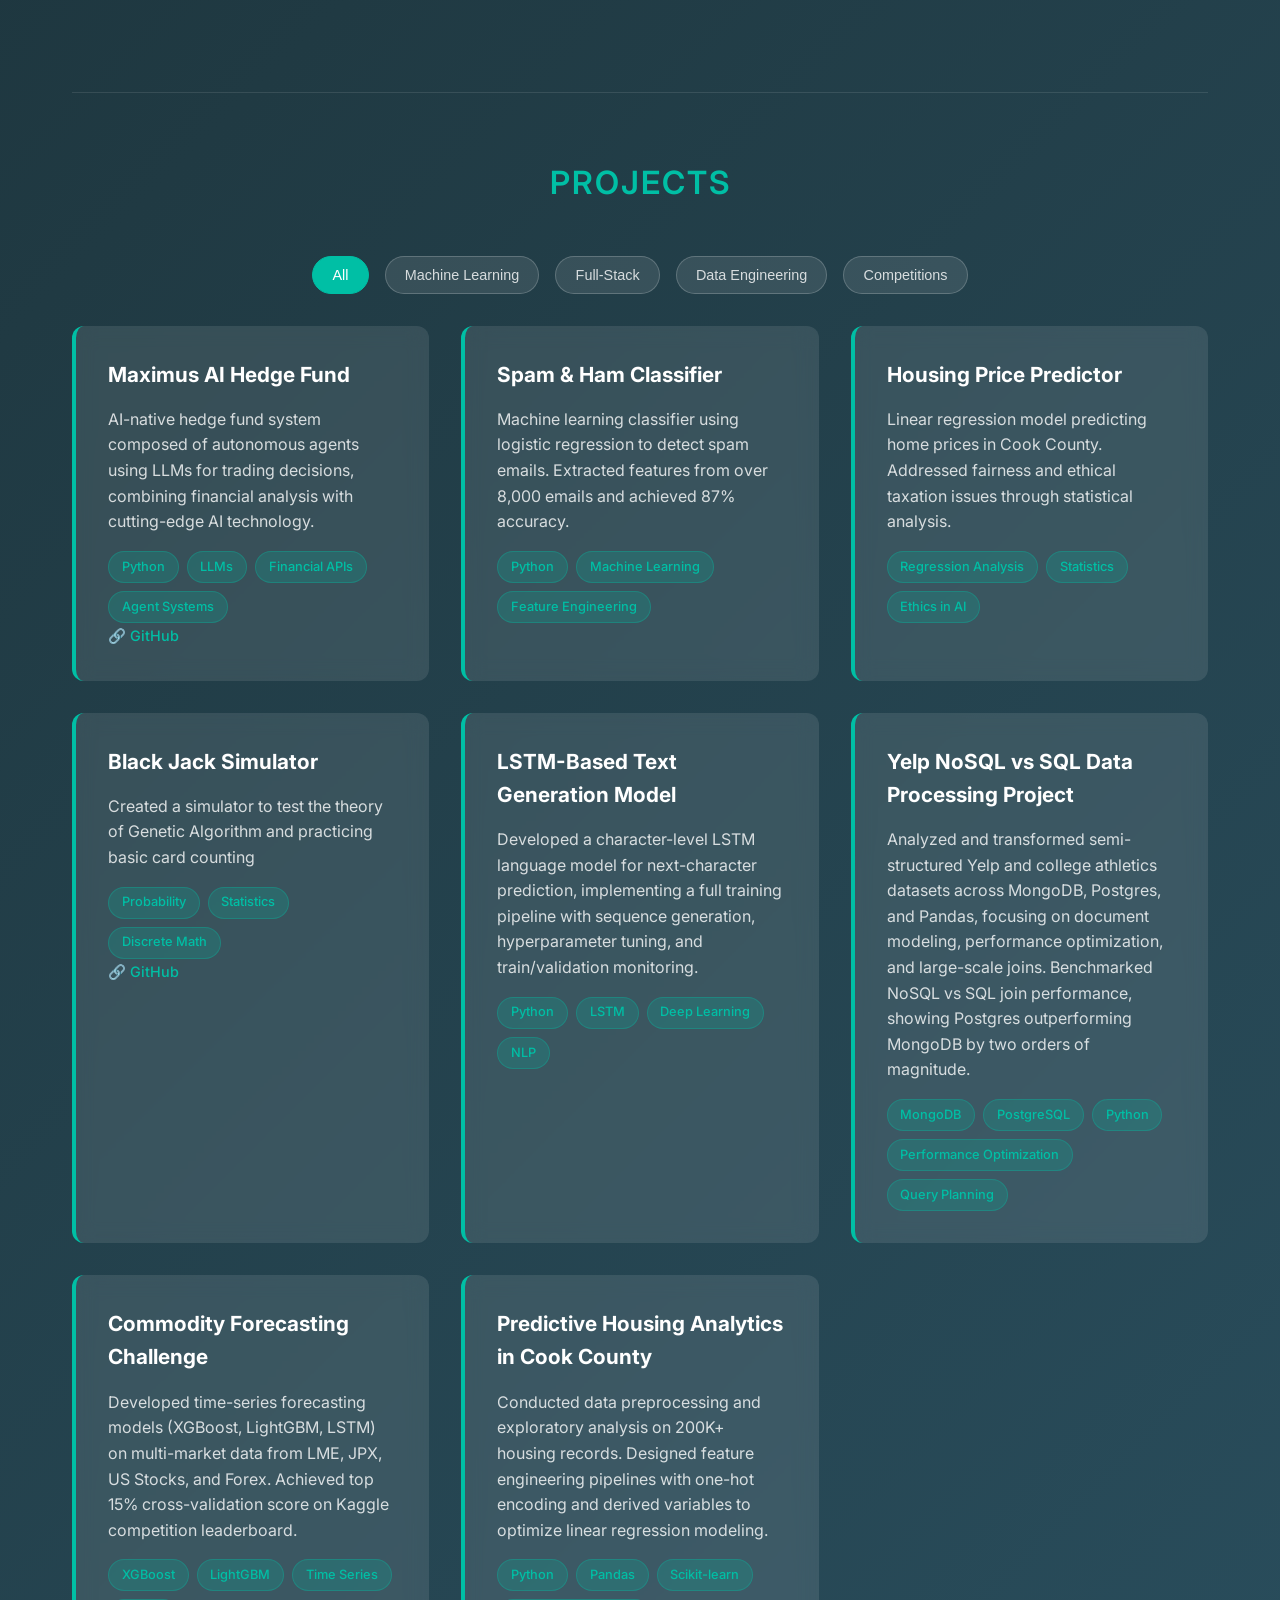
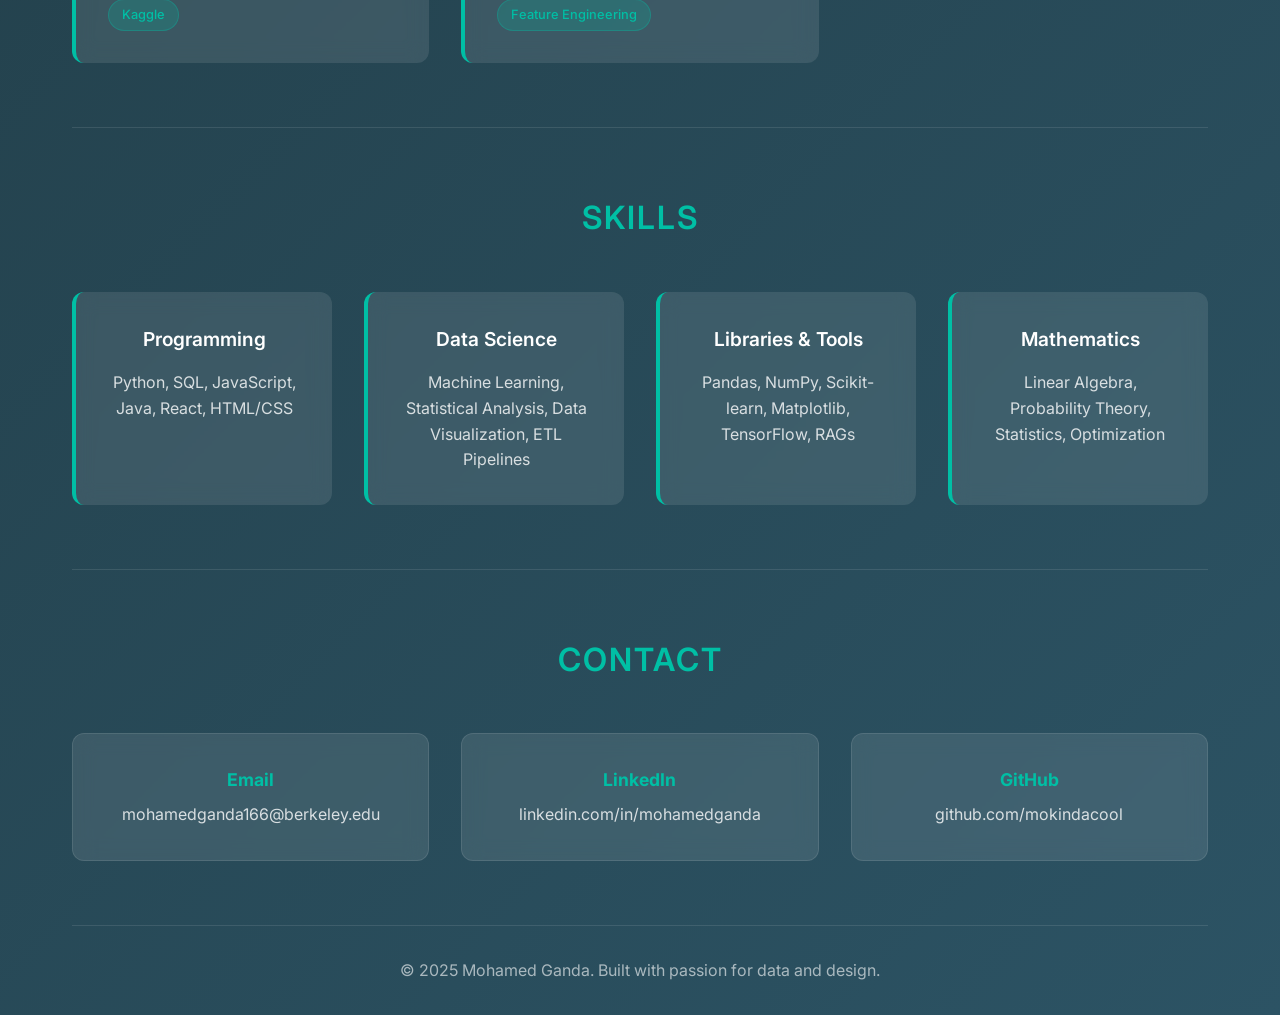
==== commit f215bea1: "added more projects and separated some sections" ====
--- a/index.html
+++ b/index.html
@@ -227,6 +227,39 @@
       border: 1px solid rgba(0, 191, 165, 0.3);
     }
 
+    /* Project Filters */
+    .project-filters {
+      display: flex;
+      justify-content: center;
+      gap: 1rem;
+      flex-wrap: wrap;
+      margin-bottom: 2rem;
+    }
+
+    .filter-btn {
+      background: rgba(255, 255, 255, 0.1);
+      color: rgba(255, 255, 255, 0.8);
+      border: 1px solid rgba(255, 255, 255, 0.2);
+      padding: 0.6rem 1.2rem;
+      border-radius: 25px;
+      cursor: pointer;
+      font-weight: 500;
+      transition: all 0.3s ease;
+      font-size: 0.9rem;
+    }
+
+    .filter-btn:hover {
+      background: rgba(0, 191, 165, 0.2);
+      border-color: #00bfa5;
+      color: #00bfa5;
+    }
+
+    .filter-btn.active {
+      background: #00bfa5;
+      color: #ffffff;
+      border-color: #00bfa5;
+    }
+
     /* Projects Grid */
     .projects-grid {
       display: grid;
@@ -241,7 +274,11 @@
       padding: 2rem;
       border-radius: 12px;
       border-left: 4px solid #00bfa5;
-      transition: transform 0.3s ease, box-shadow 0.3s ease;
+      transition: transform 0.3s ease, box-shadow 0.3s ease, opacity 0.3s ease;
+    }
+
+    .project.hidden {
+      display: none;
     }
 
     .project:hover {
@@ -423,7 +460,105 @@
     <!-- Experience Section -->
     <section id="experience">
       <h2 class="section-title">Professional Experience</h2>
-      
+
+      <div class="experience-item">
+        <div class="company-name">Vectorly</div>
+        <div class="job-title">Full-Stack Developer | Present</div>
+        <ul>
+          <li>Engineered a full-stack web application for interview preparation, implementing reusable components and RESTful APIs, supporting 1K+ users in early testing with <250ms average response times</li>
+          <li>Built and optimized ETL pipelines in Python and SQL, automating data cleaning, transformation, and loading of financial records, improving processing efficiency by 60%</li>
+        </ul>
+        <div class="tech-stack">
+          <span class="tech-tag">React</span>
+          <span class="tech-tag">Node.js</span>
+          <span class="tech-tag">PostgreSQL</span>
+          <span class="tech-tag">REST APIs</span>
+          <span class="tech-tag">Python</span>
+          <span class="tech-tag">SQL</span>
+        </div>
+      </div>
+
+      <div class="experience-item">
+        <div class="company-name">DoorDash</div>
+        <div class="job-title">Personalized Consumption Insights Engine (Contract)</div>
+        <ul>
+          <li>Developed feature pipelines analyzing customer spend, cuisine diversity, delivery-time savings, and ordering rhythms to generate personalized end-of-year recommendations</li>
+          <li>Applied clustering and ranking heuristics to determine each user's "top cuisines" and "most frequent restaurants," improving relevance for personalized summaries</li>
+          <li>Designed scalable logic for ranking and selecting insights, similar to recommendation system candidate-generation and feature-importance workflows</li>
+        </ul>
+        <div class="tech-stack">
+          <span class="tech-tag">Python</span>
+          <span class="tech-tag">Clustering</span>
+          <span class="tech-tag">Recommendation Systems</span>
+          <span class="tech-tag">Feature Engineering</span>
+        </div>
+      </div>
+
+      <div class="experience-item">
+        <div class="company-name">ASUC OCFO (Data & Modeling Team)</div>
+        <div class="job-title">Data Engineer | Sept. 2024 - Present</div>
+        <ul>
+          <li>Built and optimized ETL pipelines in Python and SQL, automating data cleaning, transformation, and loading of financial records, improving processing efficiency by 60%</li>
+          <li>Implemented a PDF processor to standardize Excel inputs into 9+ unified schema fields, enhancing data consistency and accessibility</li>
+        </ul>
+        <div class="tech-stack">
+          <span class="tech-tag">Python</span>
+          <span class="tech-tag">SQL</span>
+          <span class="tech-tag">ETL</span>
+          <span class="tech-tag">PDF Processing</span>
+          <span class="tech-tag">Data Modeling</span>
+        </div>
+      </div>
+
+      <div class="experience-item">
+        <div class="company-name">USC Alfred E. Mann Institute</div>
+        <div class="job-title">Data Engineering Intern</div>
+        <ul>
+          <li>Engineered a geospatial ETL pipeline to ingest, clean, and standardize LA County's COVID-19 workplace-exposure datasets; integrated restaurant, employee count, and location metadata into a unified data model</li>
+          <li>Implemented geofencing logic to return all restaurants within a 2-mile radius and dynamically served exposure statistics through API-driven UI components</li>
+          <li>Automated data refresh workflows to continuously update exposure numbers and maintain accuracy during rapidly evolving COVID-19 conditions</li>
+        </ul>
+        <div class="tech-stack">
+          <span class="tech-tag">Python</span>
+          <span class="tech-tag">ETL</span>
+          <span class="tech-tag">Geospatial Analysis</span>
+          <span class="tech-tag">APIs</span>
+          <span class="tech-tag">Data Pipelines</span>
+        </div>
+      </div>
+
+      <div class="experience-item">
+        <div class="company-name">Smart Ballot</div>
+        <div class="job-title">Full-Stack Developer</div>
+        <ul>
+          <li>Built a React + Flask tool that lets voters view local candidates by zip code, promoting civic engagement through accessible technology</li>
+          <li>Integrated external APIs to fetch real-time candidate information and display it in an intuitive, user-friendly interface</li>
+        </ul>
+        <div class="tech-stack">
+          <span class="tech-tag">React.js</span>
+          <span class="tech-tag">Flask</span>
+          <span class="tech-tag">JavaScript</span>
+          <span class="tech-tag">APIs</span>
+          <span class="tech-tag">Python</span>
+        </div>
+      </div>
+
+      <div class="experience-item">
+        <div class="company-name">Afterwork</div>
+        <div class="job-title">Data Engineering Intern | June 2023 - Aug 2023</div>
+        <ul>
+          <li>Developed machine learning techniques (k-means, decision trees, PCA, logistic regression) to perform unsupervised customer segmentation analysis on 200,000+ users, increasing product penetration by 10%</li>
+          <li>Built customer profiles of distinct user groups, enhancing targeted marketing strategies and improving user engagement by 15%</li>
+        </ul>
+        <div class="tech-stack">
+          <span class="tech-tag">Python</span>
+          <span class="tech-tag">Machine Learning</span>
+          <span class="tech-tag">K-means</span>
+          <span class="tech-tag">PCA</span>
+          <span class="tech-tag">Customer Segmentation</span>
+        </div>
+      </div>
+
       <div class="experience-item">
         <div class="company-name">UC Berkeley</div>
         <div class="job-title">Data Science Research & Projects</div>
@@ -447,8 +582,18 @@
     <!-- Projects Section -->
     <section id="projects">
       <h2 class="section-title">Projects</h2>
+
+      <!-- Filter Buttons -->
+      <div class="project-filters">
+        <button class="filter-btn active" data-filter="all">All</button>
+        <button class="filter-btn" data-filter="machine-learning">Machine Learning</button>
+        <button class="filter-btn" data-filter="full-stack">Full-Stack</button>
+        <button class="filter-btn" data-filter="data-engineering">Data Engineering</button>
+        <button class="filter-btn" data-filter="competitions">Competitions</button>
+      </div>
+
       <div class="projects-grid">
-        <div class="project">
+        <div class="project" data-category="machine-learning">
           <h3>Maximus AI Hedge Fund</h3>
           <p>AI-native hedge fund system composed of autonomous agents using LLMs for trading decisions, combining financial analysis with cutting-edge AI technology.</p>
           <div class="tech-stack">
@@ -459,20 +604,8 @@
           </div>
           <a href="https://github.com/mokindacool/maximus" class="project-link">🔗 GitHub</a>
         </div>
-        
-        <div class="project">
-          <h3>Smart Ballot</h3>
-          <p>A React + Flask tool that lets voters view local candidates by zip code, promoting civic engagement through accessible technology.</p>
-          <div class="tech-stack">
-            <span class="tech-tag">React.js</span>
-            <span class="tech-tag">Flask</span>
-            <span class="tech-tag">JavaScript</span>
-            <span class="tech-tag">APIs</span>
-          </div>
-          <a href="https://github.com/mokindacool/smart-ballot" class="project-link">🔗 GitHub</a>
-        </div>
-        
-        <div class="project">
+
+        <div class="project" data-category="machine-learning">
           <h3>Spam & Ham Classifier</h3>
           <p>Machine learning classifier using logistic regression to detect spam emails. Extracted features from over 8,000 emails and achieved 87% accuracy.</p>
           <div class="tech-stack">
@@ -481,8 +614,8 @@
             <span class="tech-tag">Feature Engineering</span>
           </div>
         </div>
-        
-        <div class="project">
+
+        <div class="project" data-category="machine-learning">
           <h3>Housing Price Predictor</h3>
           <p>Linear regression model predicting home prices in Cook County. Addressed fairness and ethical taxation issues through statistical analysis.</p>
           <div class="tech-stack">
@@ -492,7 +625,7 @@
           </div>
         </div>
 
-        <div class="project">
+        <div class="project" data-category="machine-learning">
           <h3>Black Jack Simulator</h3>
           <p>Created a simulator to test the theory of Genetic Algorithm and practicing basic card counting</p>
           <div class="tech-stack">
@@ -503,29 +636,7 @@
           <a href="https://mokindacool.github.io/blackjack/" class="project-link">🔗 GitHub</a>
         </div>
 
-        <div class="project">
-          <h3>Vectorly</h3>
-          <p>Engineered a full-stack web application for interview preparation with reusable components and RESTful APIs. Supports 1K+ users in early testing with <250ms average response times.</p>
-          <div class="tech-stack">
-            <span class="tech-tag">React</span>
-            <span class="tech-tag">Node.js</span>
-            <span class="tech-tag">PostgreSQL</span>
-            <span class="tech-tag">REST APIs</span>
-          </div>
-        </div>
-
-        <div class="project">
-          <h3>DoorDash — Personalized Consumption Insights Engine</h3>
-          <p>Developed feature pipelines analyzing customer spend, cuisine diversity, delivery-time savings, and ordering rhythms to generate personalized end-of-year recommendations. Applied clustering and ranking heuristics to determine top cuisines and most frequent restaurants.</p>
-          <div class="tech-stack">
-            <span class="tech-tag">Python</span>
-            <span class="tech-tag">Clustering</span>
-            <span class="tech-tag">Recommendation Systems</span>
-            <span class="tech-tag">Feature Engineering</span>
-          </div>
-        </div>
-
-        <div class="project">
+        <div class="project" data-category="machine-learning">
           <h3>LSTM-Based Text Generation Model</h3>
           <p>Developed a character-level LSTM language model for next-character prediction, implementing a full training pipeline with sequence generation, hyperparameter tuning, and train/validation monitoring.</p>
           <div class="tech-stack">
@@ -536,7 +647,7 @@
           </div>
         </div>
 
-        <div class="project">
+        <div class="project" data-category="data-engineering">
           <h3>Yelp NoSQL vs SQL Data Processing Project</h3>
           <p>Analyzed and transformed semi-structured Yelp and college athletics datasets across MongoDB, Postgres, and Pandas, focusing on document modeling, performance optimization, and large-scale joins. Benchmarked NoSQL vs SQL join performance, showing Postgres outperforming MongoDB by two orders of magnitude.</p>
           <div class="tech-stack">
@@ -548,7 +659,7 @@
           </div>
         </div>
 
-        <div class="project">
+        <div class="project" data-category="machine-learning competitions">
           <h3>Commodity Forecasting Challenge</h3>
           <p>Developed time-series forecasting models (XGBoost, LightGBM, LSTM) on multi-market data from LME, JPX, US Stocks, and Forex. Achieved top 15% cross-validation score on Kaggle competition leaderboard.</p>
           <div class="tech-stack">
@@ -559,7 +670,7 @@
           </div>
         </div>
 
-        <div class="project">
+        <div class="project" data-category="machine-learning data-engineering">
           <h3>Predictive Housing Analytics in Cook County</h3>
           <p>Conducted data preprocessing and exploratory analysis on 200K+ housing records. Designed feature engineering pipelines with one-hot encoding and derived variables to optimize linear regression modeling.</p>
           <div class="tech-stack">
@@ -619,5 +730,35 @@
       <p>&copy; 2025 Mohamed Ganda. Built with passion for data and design.</p>
     </footer>
   </div>
+
+  <script>
+    // Project filtering functionality
+    const filterButtons = document.querySelectorAll('.filter-btn');
+    const projects = document.querySelectorAll('.project');
+
+    filterButtons.forEach(button => {
+      button.addEventListener('click', () => {
+        // Remove active class from all buttons
+        filterButtons.forEach(btn => btn.classList.remove('active'));
+        // Add active class to clicked button
+        button.classList.add('active');
+
+        const filterValue = button.getAttribute('data-filter');
+
+        projects.forEach(project => {
+          if (filterValue === 'all') {
+            project.classList.remove('hidden');
+          } else {
+            const categories = project.getAttribute('data-category');
+            if (categories && categories.includes(filterValue)) {
+              project.classList.remove('hidden');
+            } else {
+              project.classList.add('hidden');
+            }
+          }
+        });
+      });
+    });
+  </script>
 </body>
 </html>
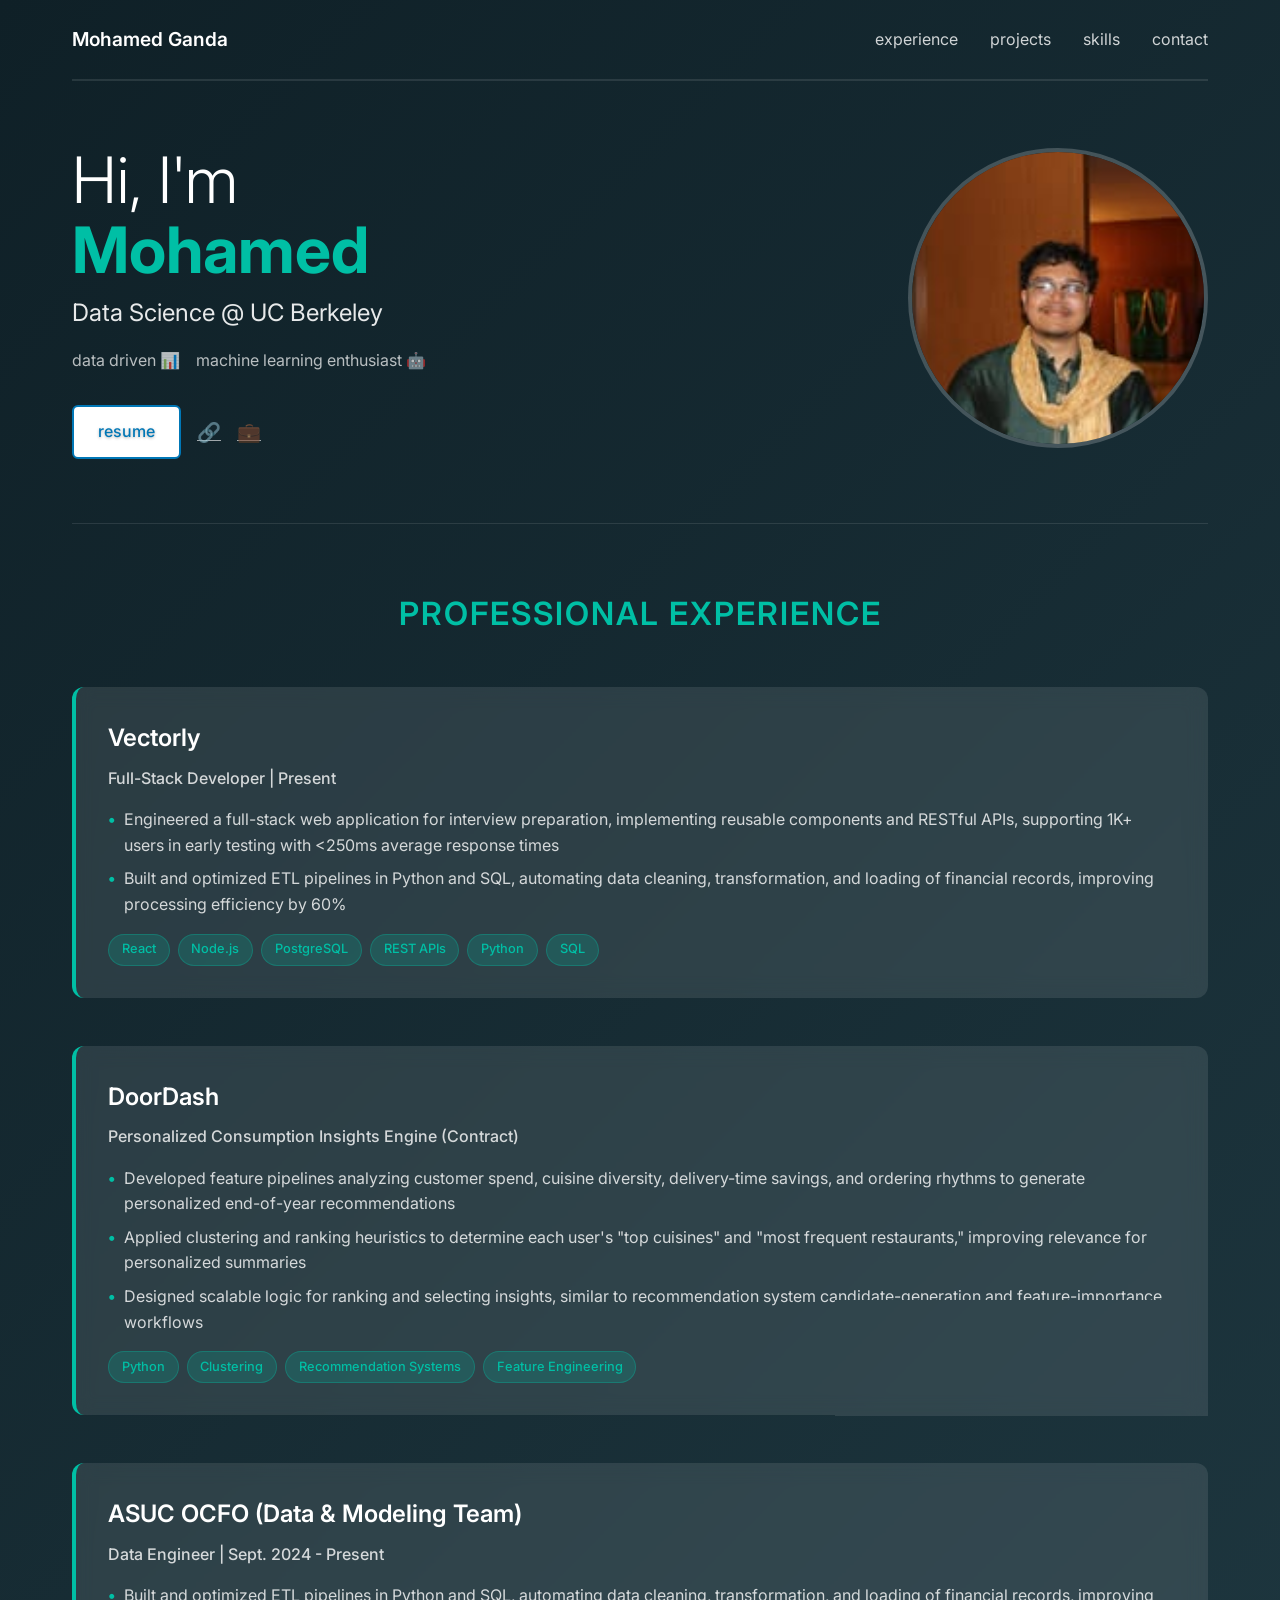
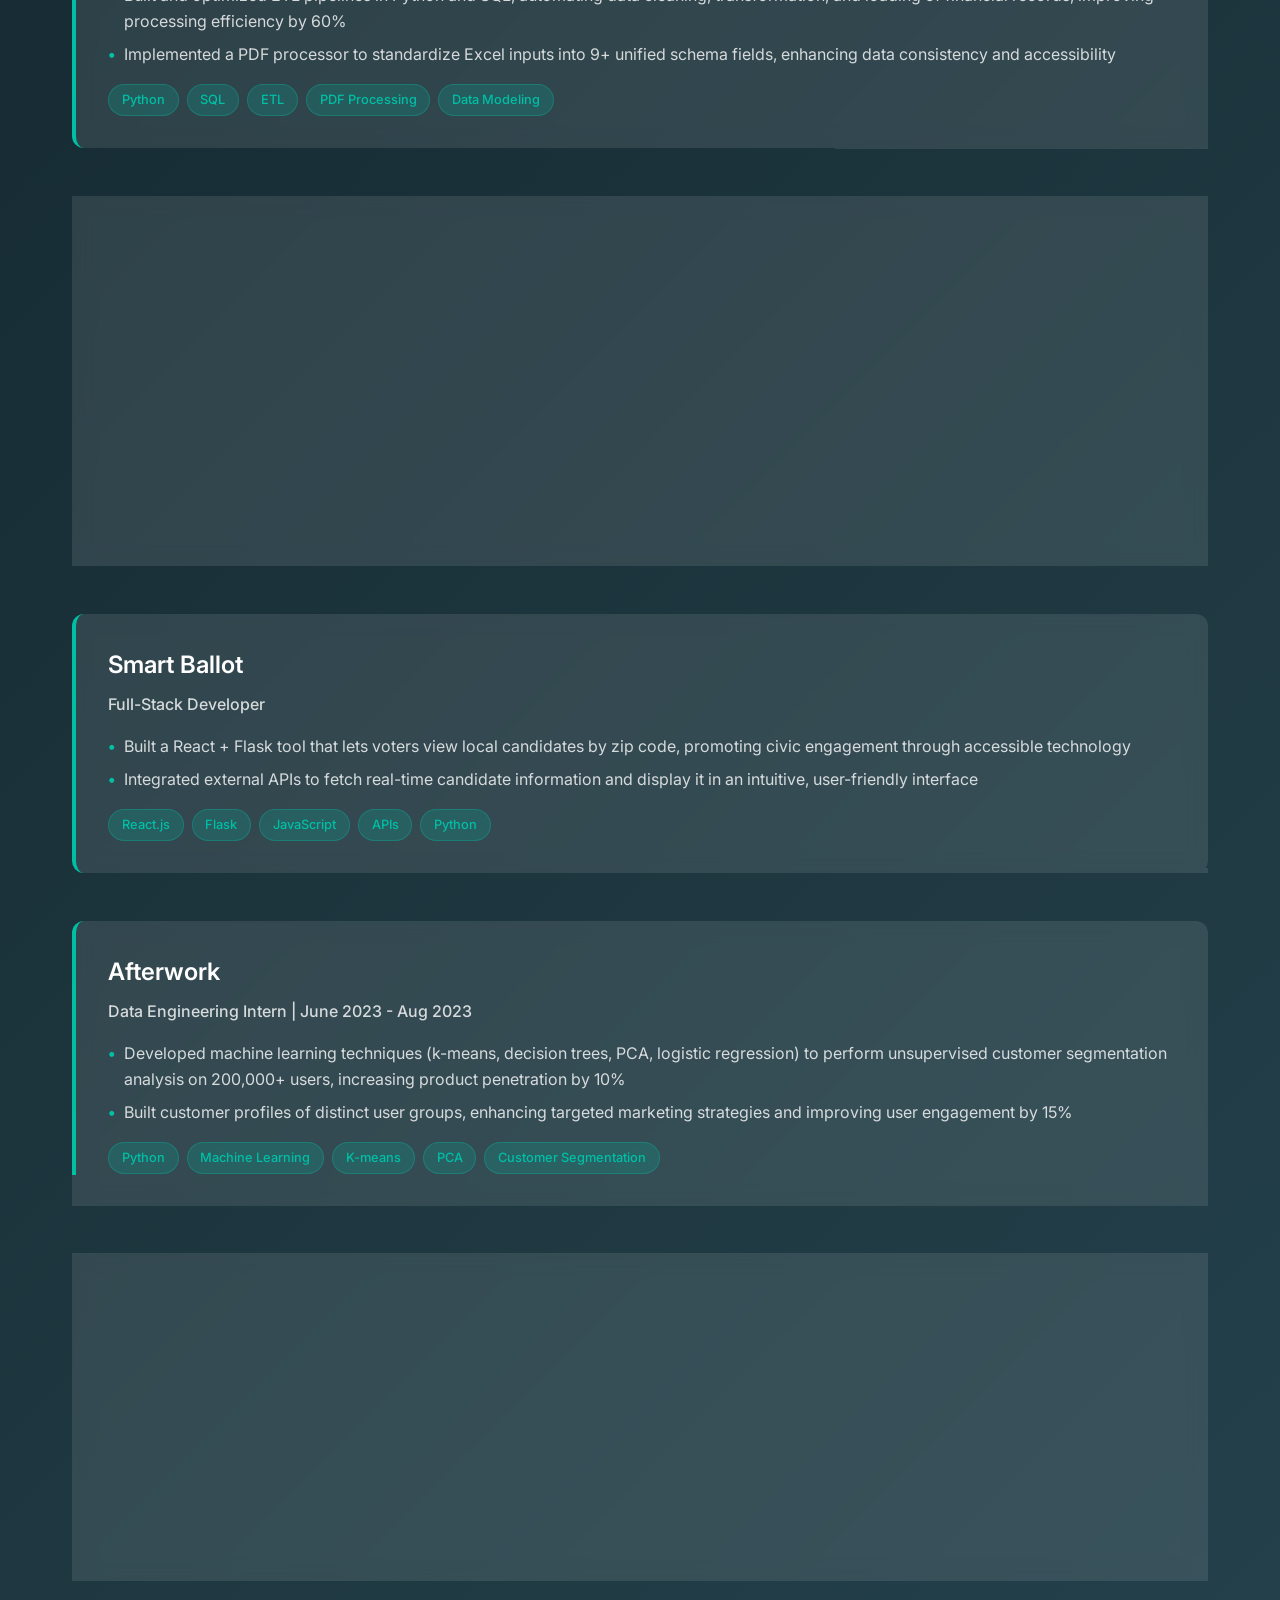
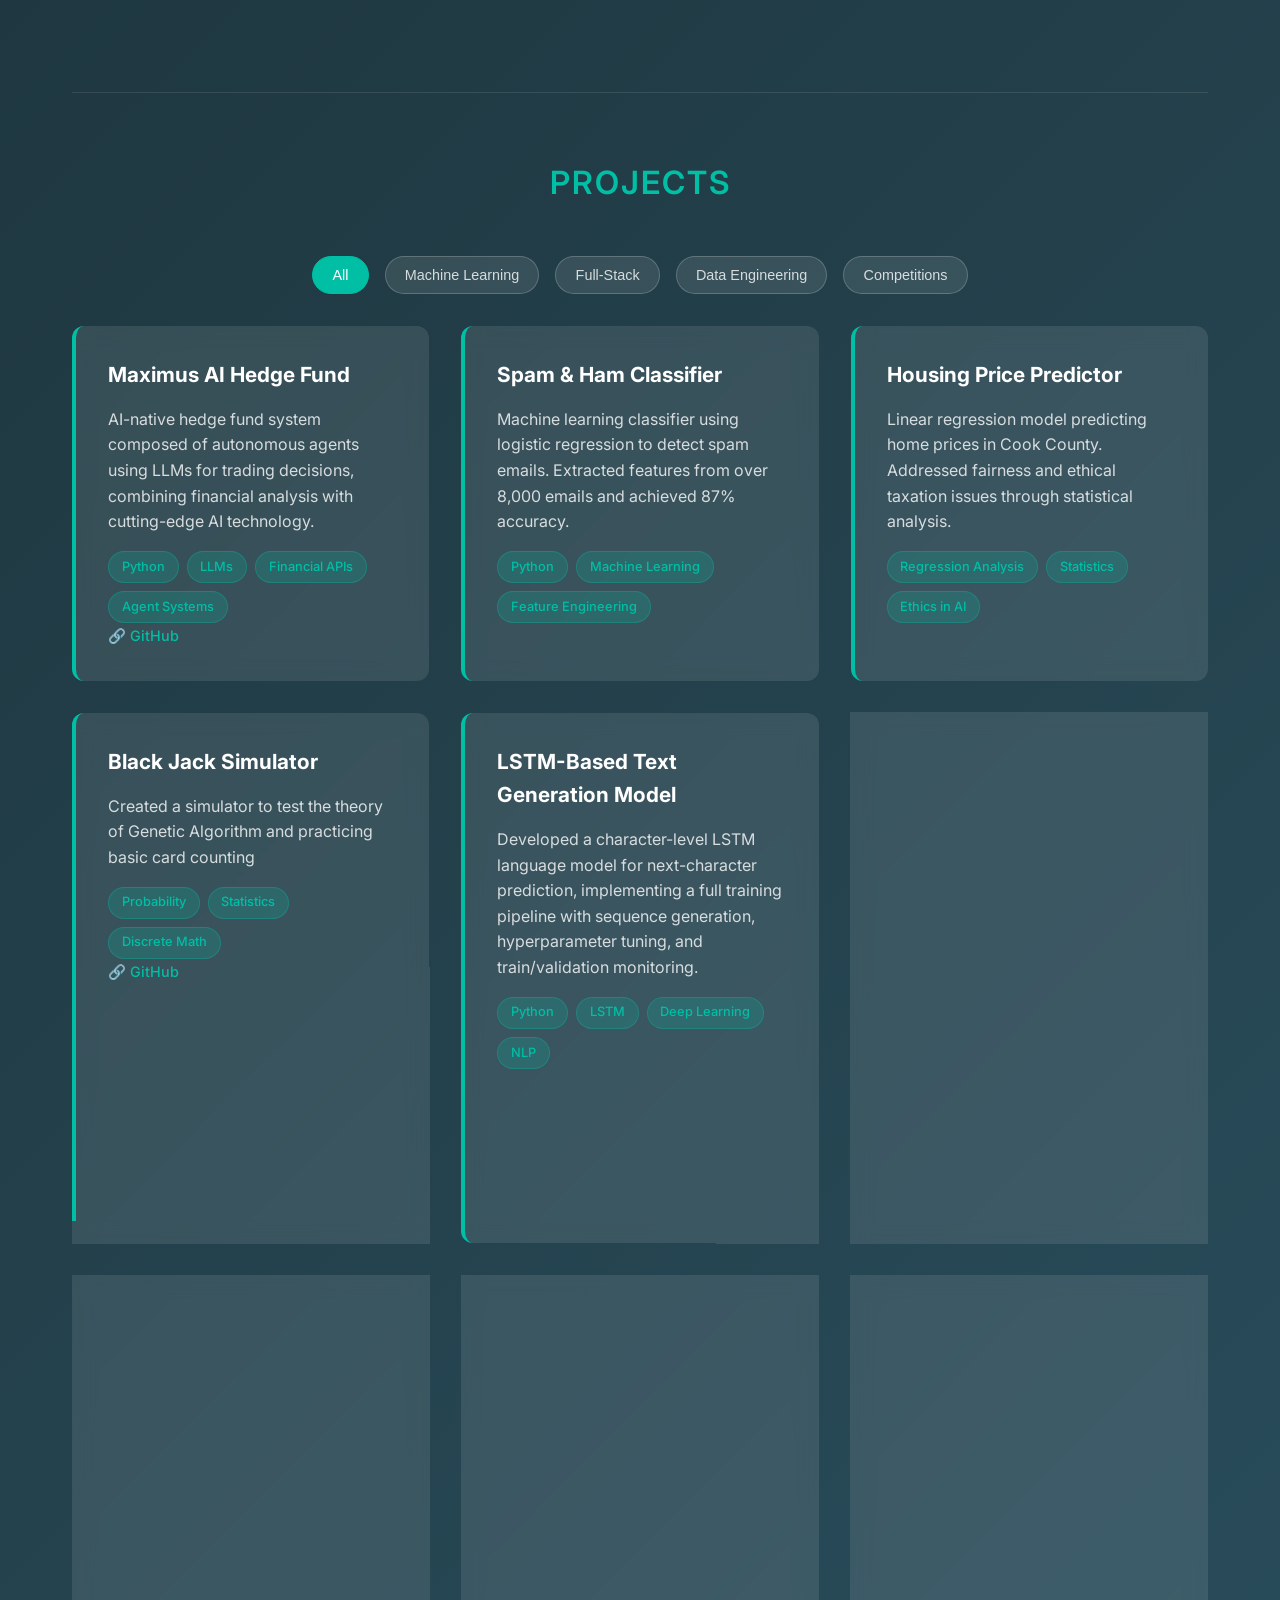
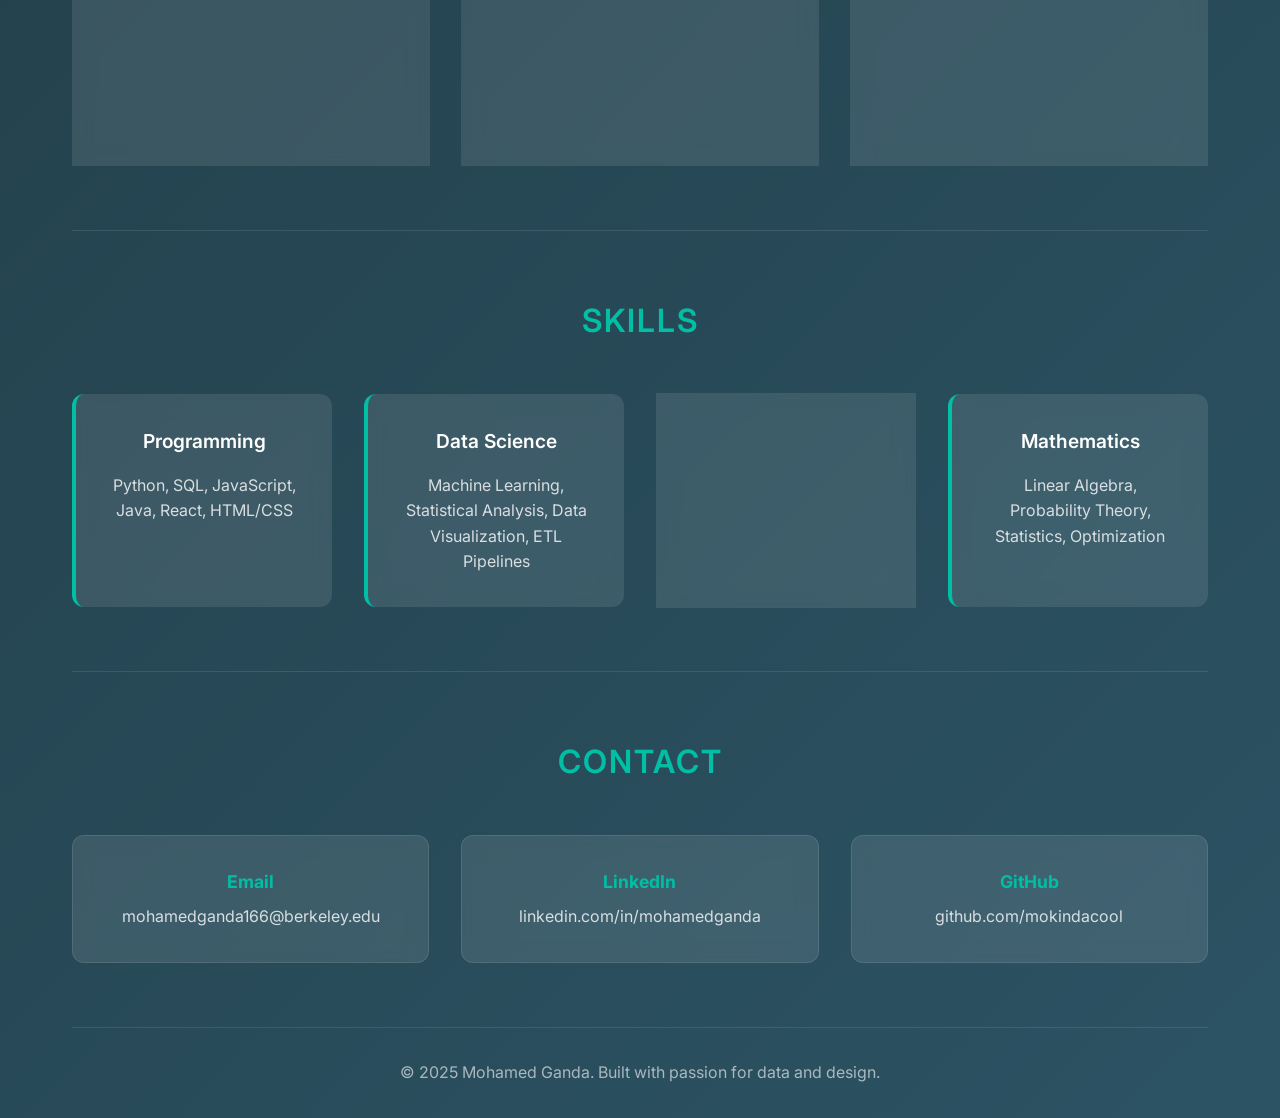
==== commit 8daf2e1b: "added a new project" ====
--- a/index.html
+++ b/index.html
@@ -678,6 +678,19 @@
             <span class="tech-tag">Pandas</span>
             <span class="tech-tag">Scikit-learn</span>
             <span class="tech-tag">Feature Engineering</span>
+          </div>
+        </div>
+
+        <div class="project" data-category="data-engineering machine-learning">
+          <h3>Legal Document Intelligence Pipeline</h3>
+          <p>Designed an end-to-end data pipeline that ingests unstructured legal documents (PDFs, contracts, pleadings), performs OCR, extracts key metadata, and loads structured results into Postgres + Elasticsearch. Built automated summarization, document classification, and deadline-flagging features using NLP, reducing manual review time by 60%.</p>
+          <div class="tech-stack">
+            <span class="tech-tag">Python</span>
+            <span class="tech-tag">NLP</span>
+            <span class="tech-tag">PostgreSQL</span>
+            <span class="tech-tag">Elasticsearch</span>
+            <span class="tech-tag">OCR</span>
+            <span class="tech-tag">ETL</span>
           </div>
         </div>
 
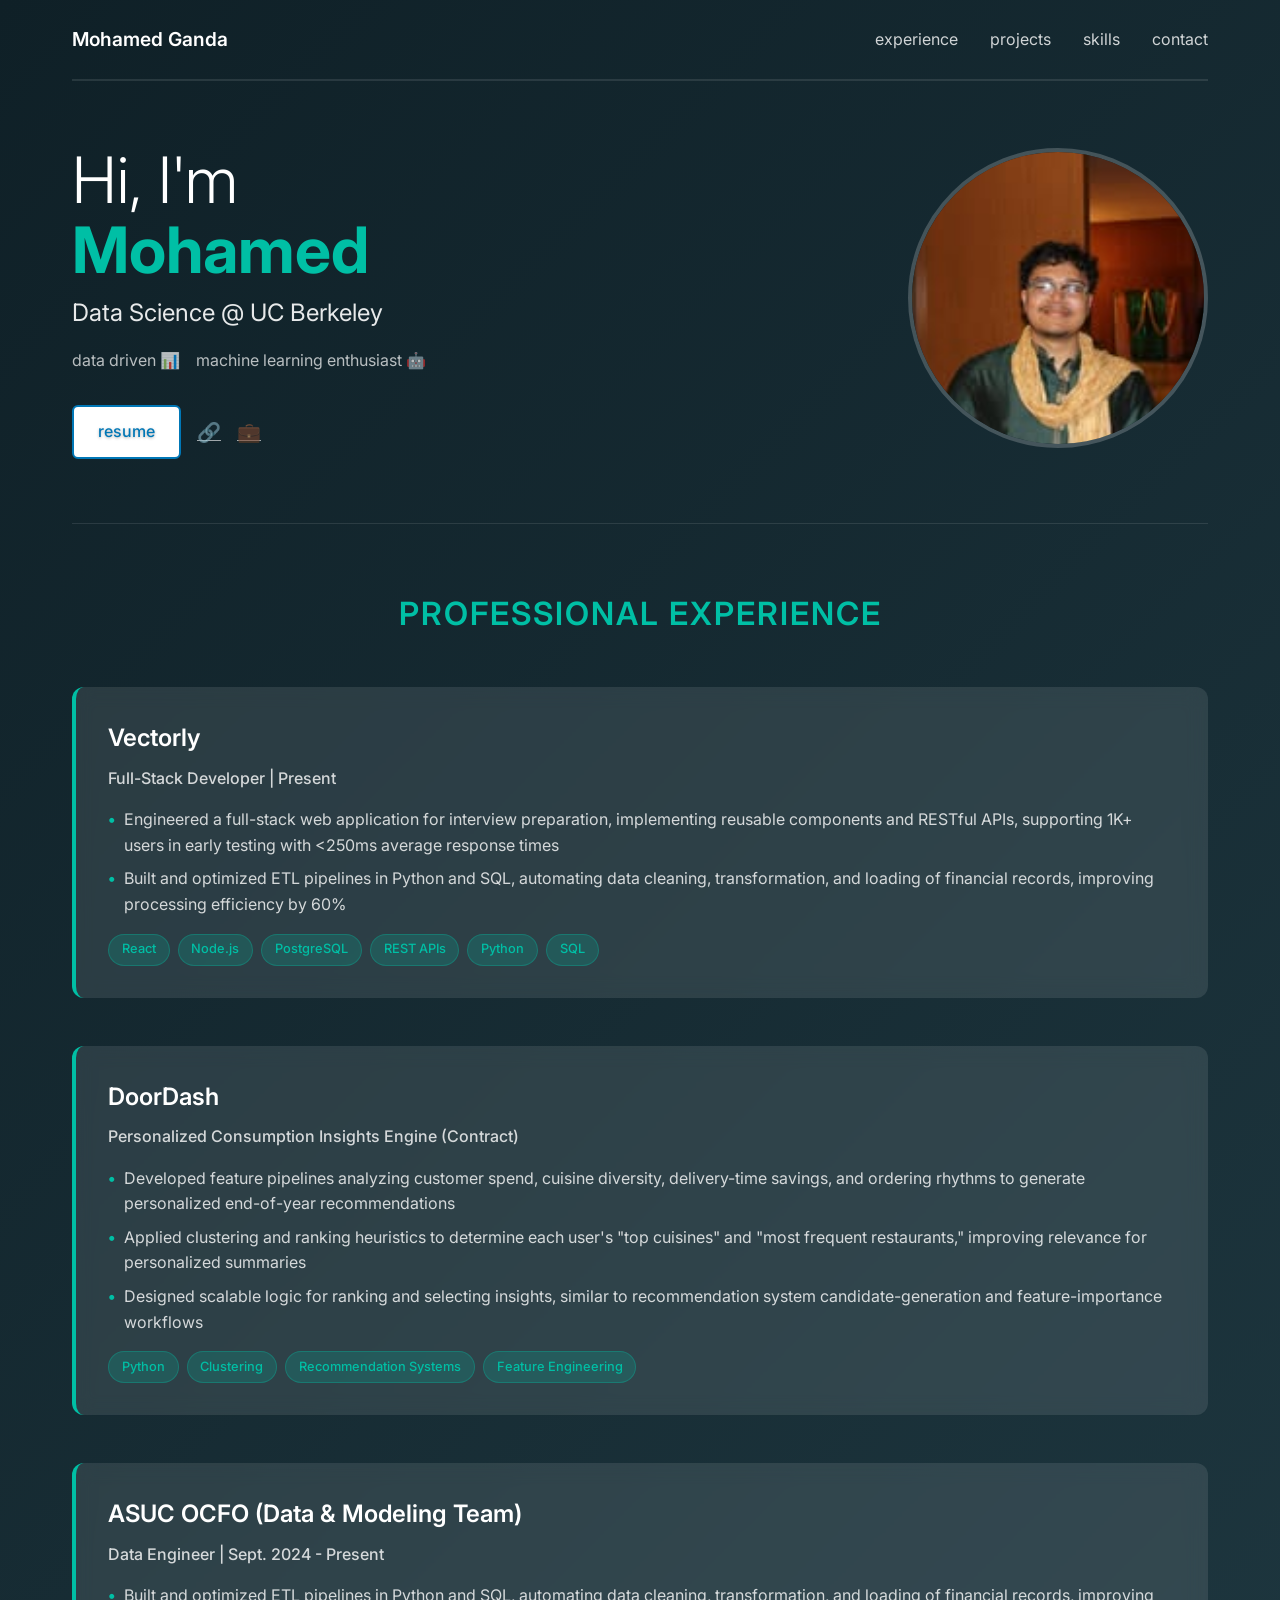
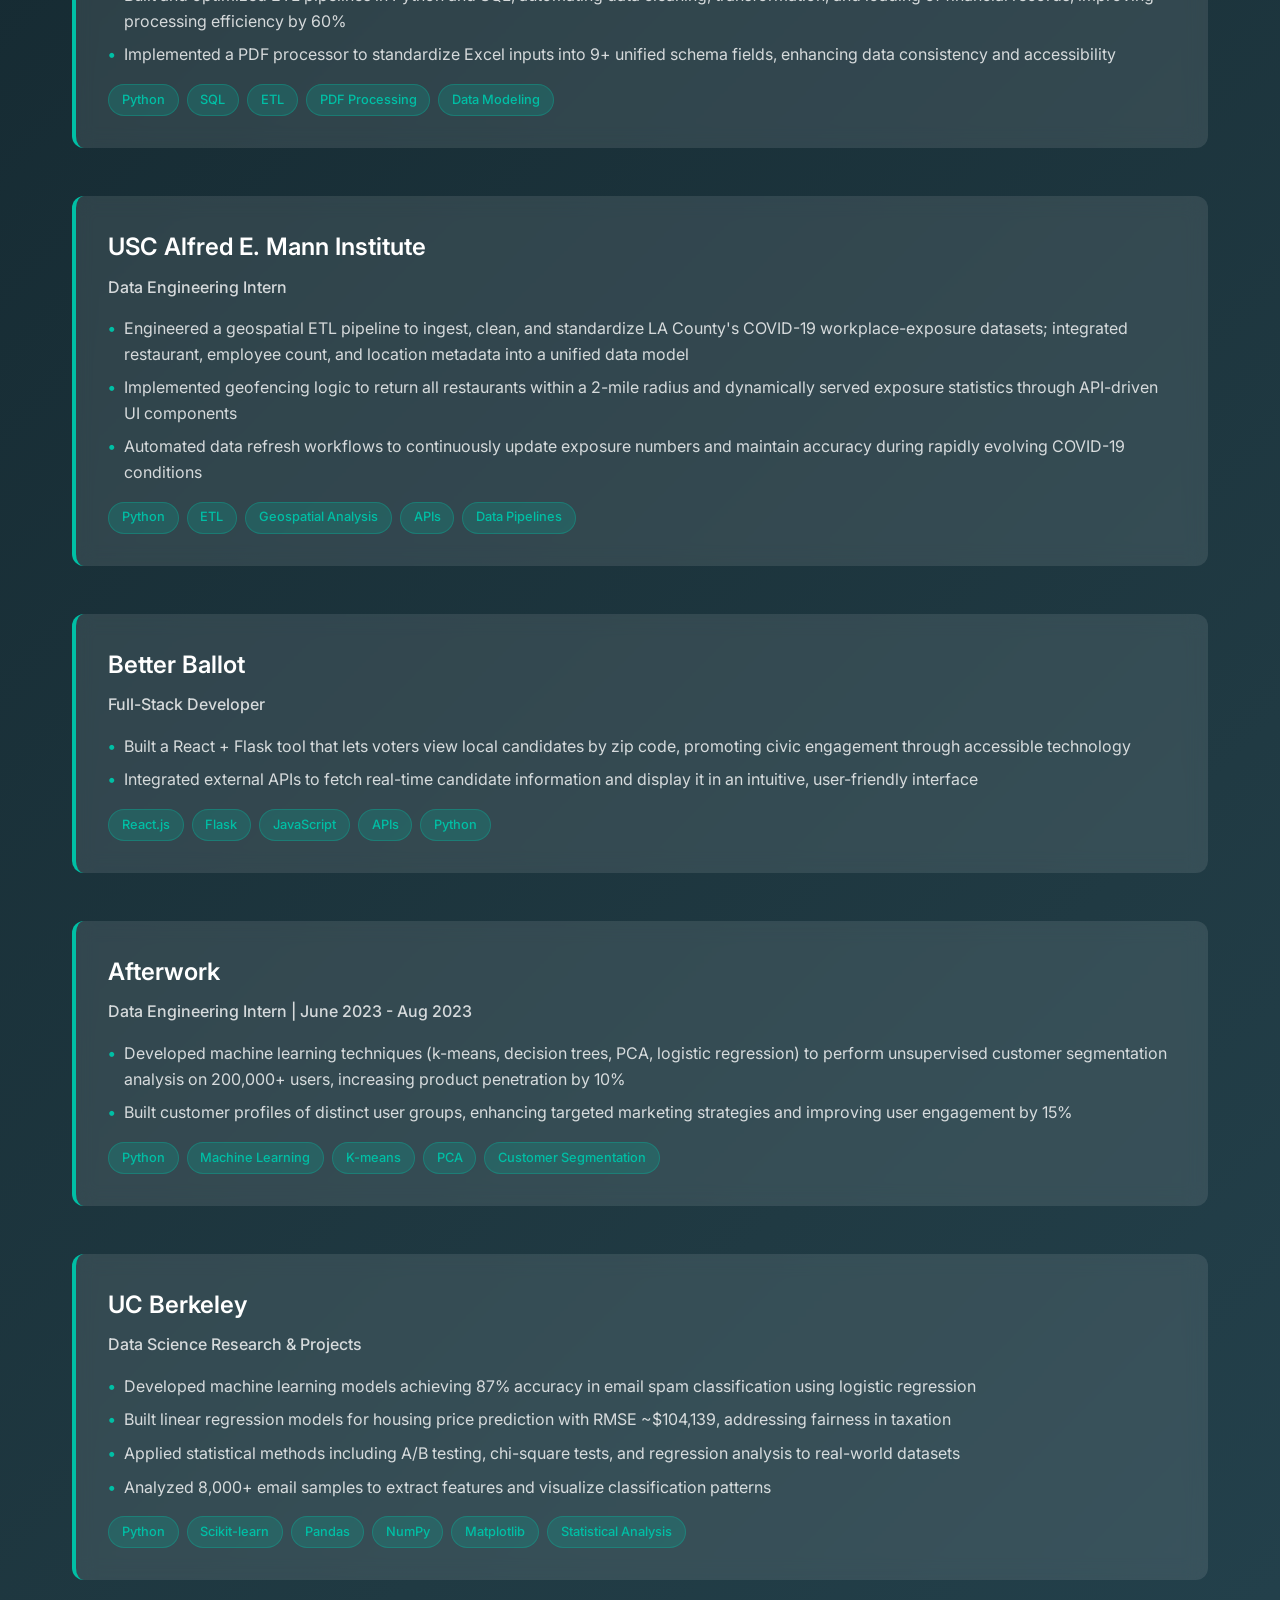
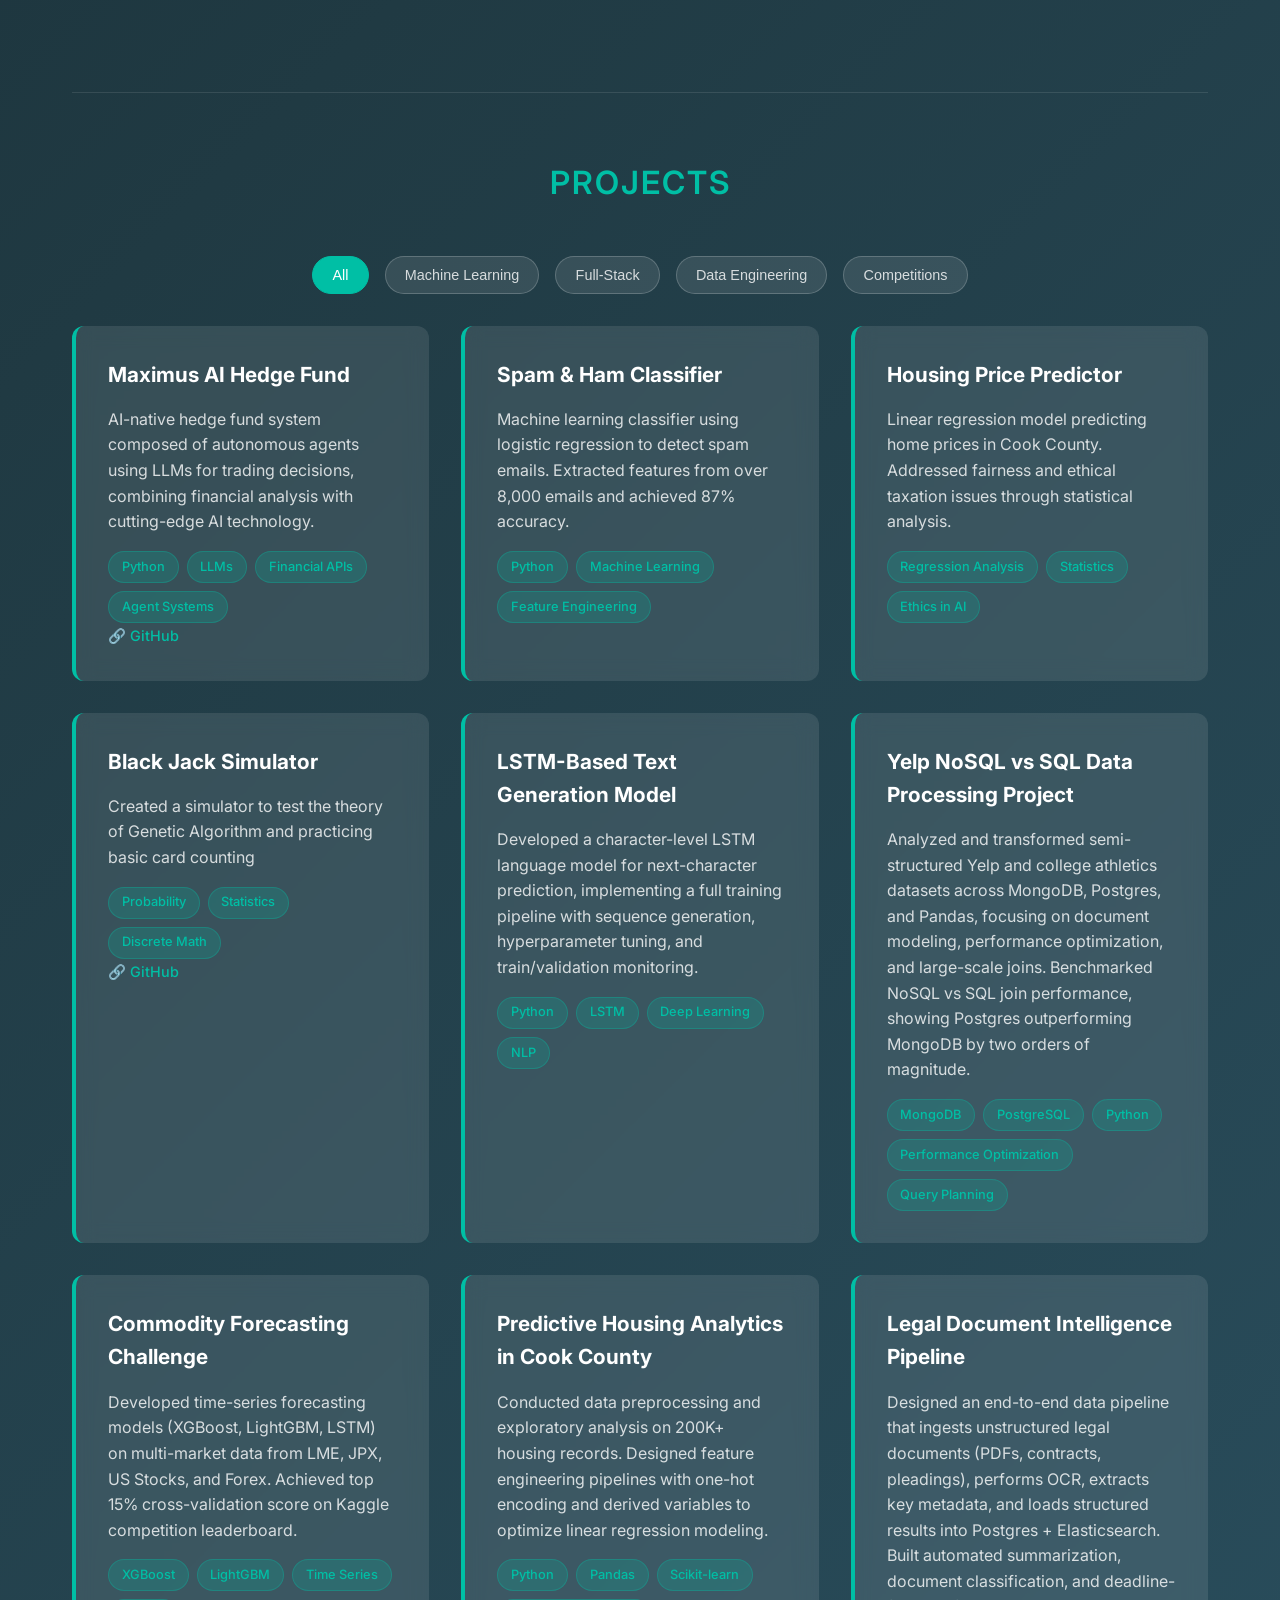
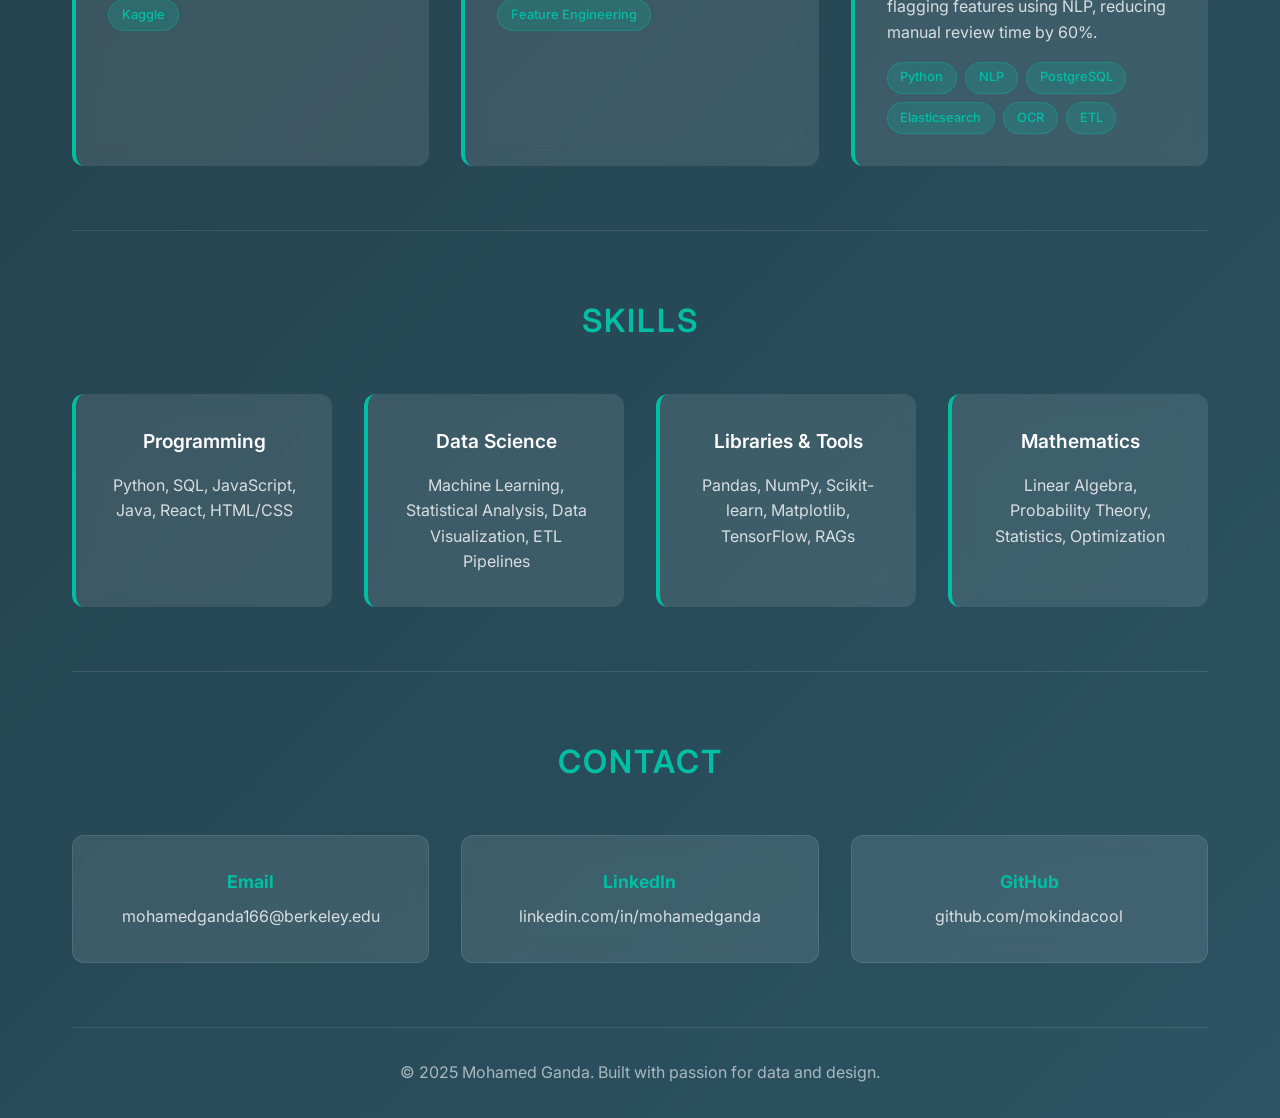
==== commit 8fb93903: "changed smart ballot to better ballot" ====
--- a/index.html
+++ b/index.html
@@ -528,7 +528,7 @@
       </div>
 
       <div class="experience-item">
-        <div class="company-name">Smart Ballot</div>
+        <div class="company-name">Better Ballot</div>
         <div class="job-title">Full-Stack Developer</div>
         <ul>
           <li>Built a React + Flask tool that lets voters view local candidates by zip code, promoting civic engagement through accessible technology</li>
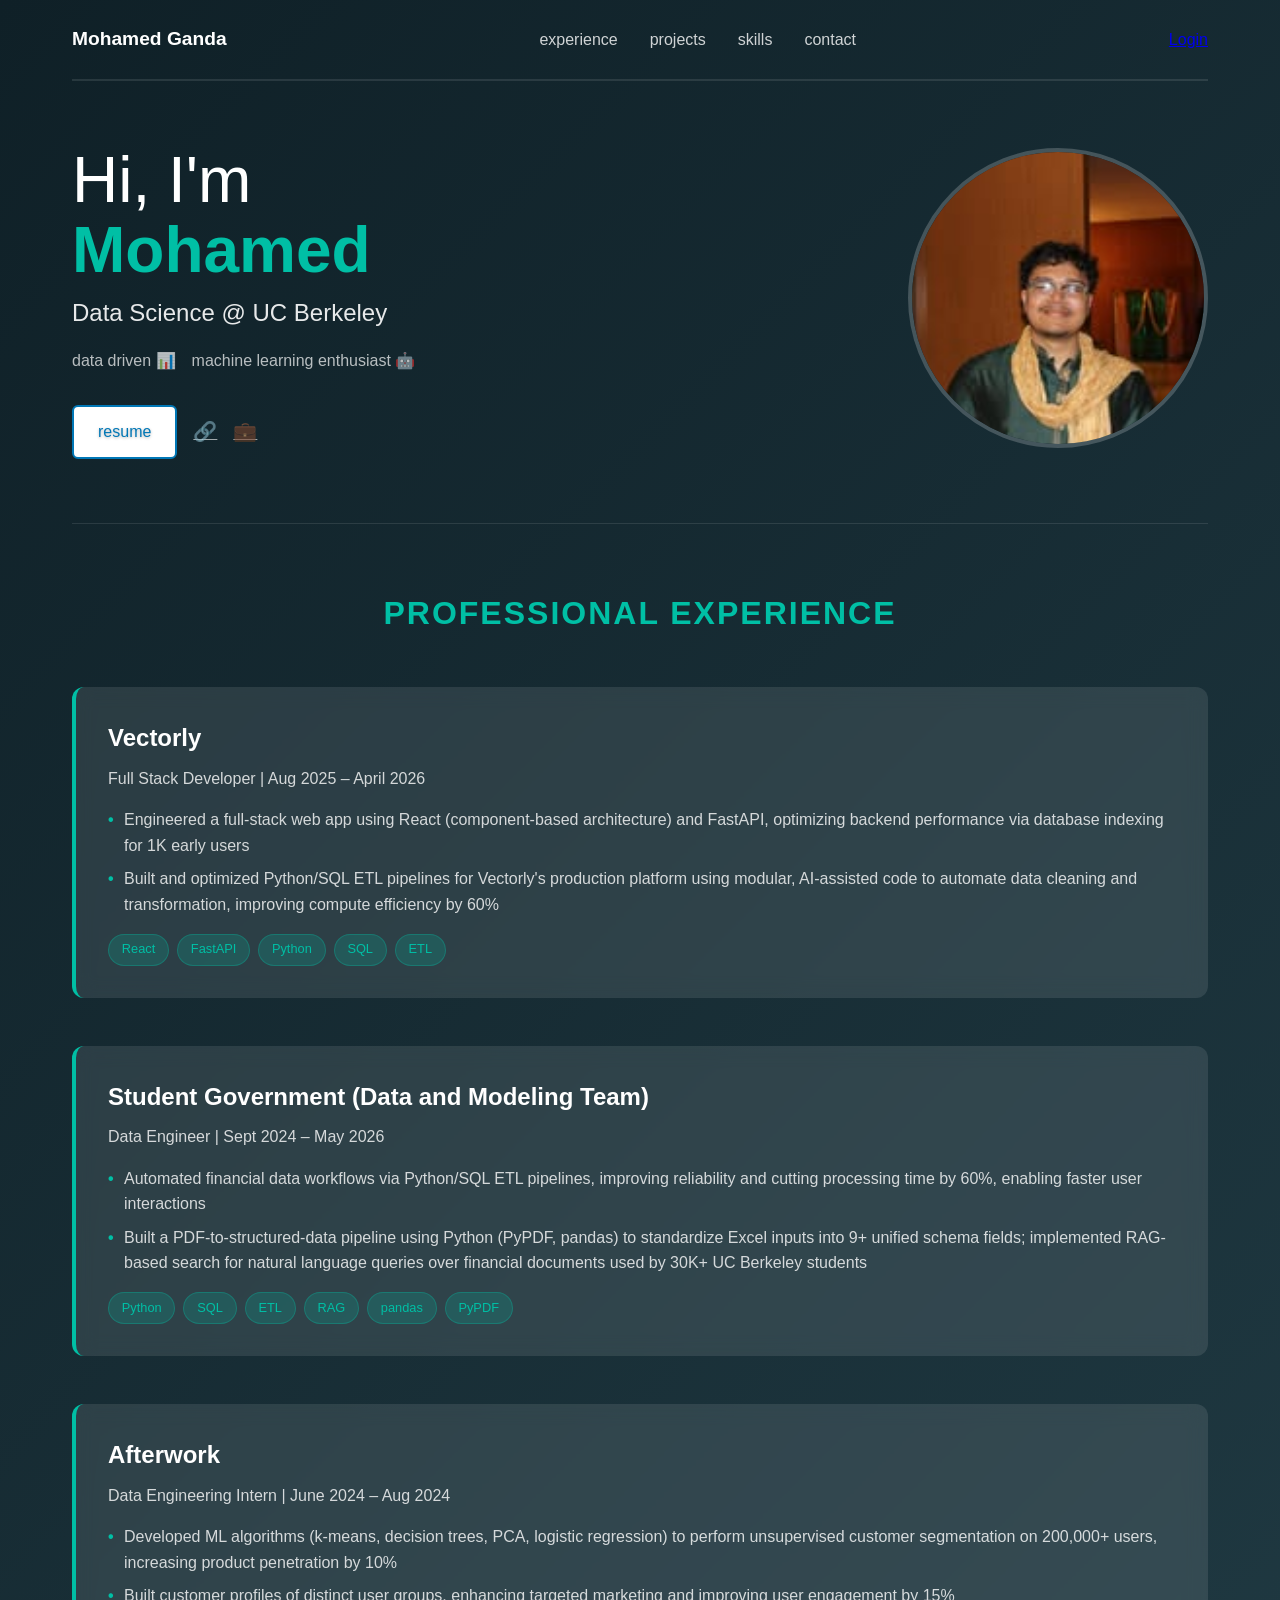
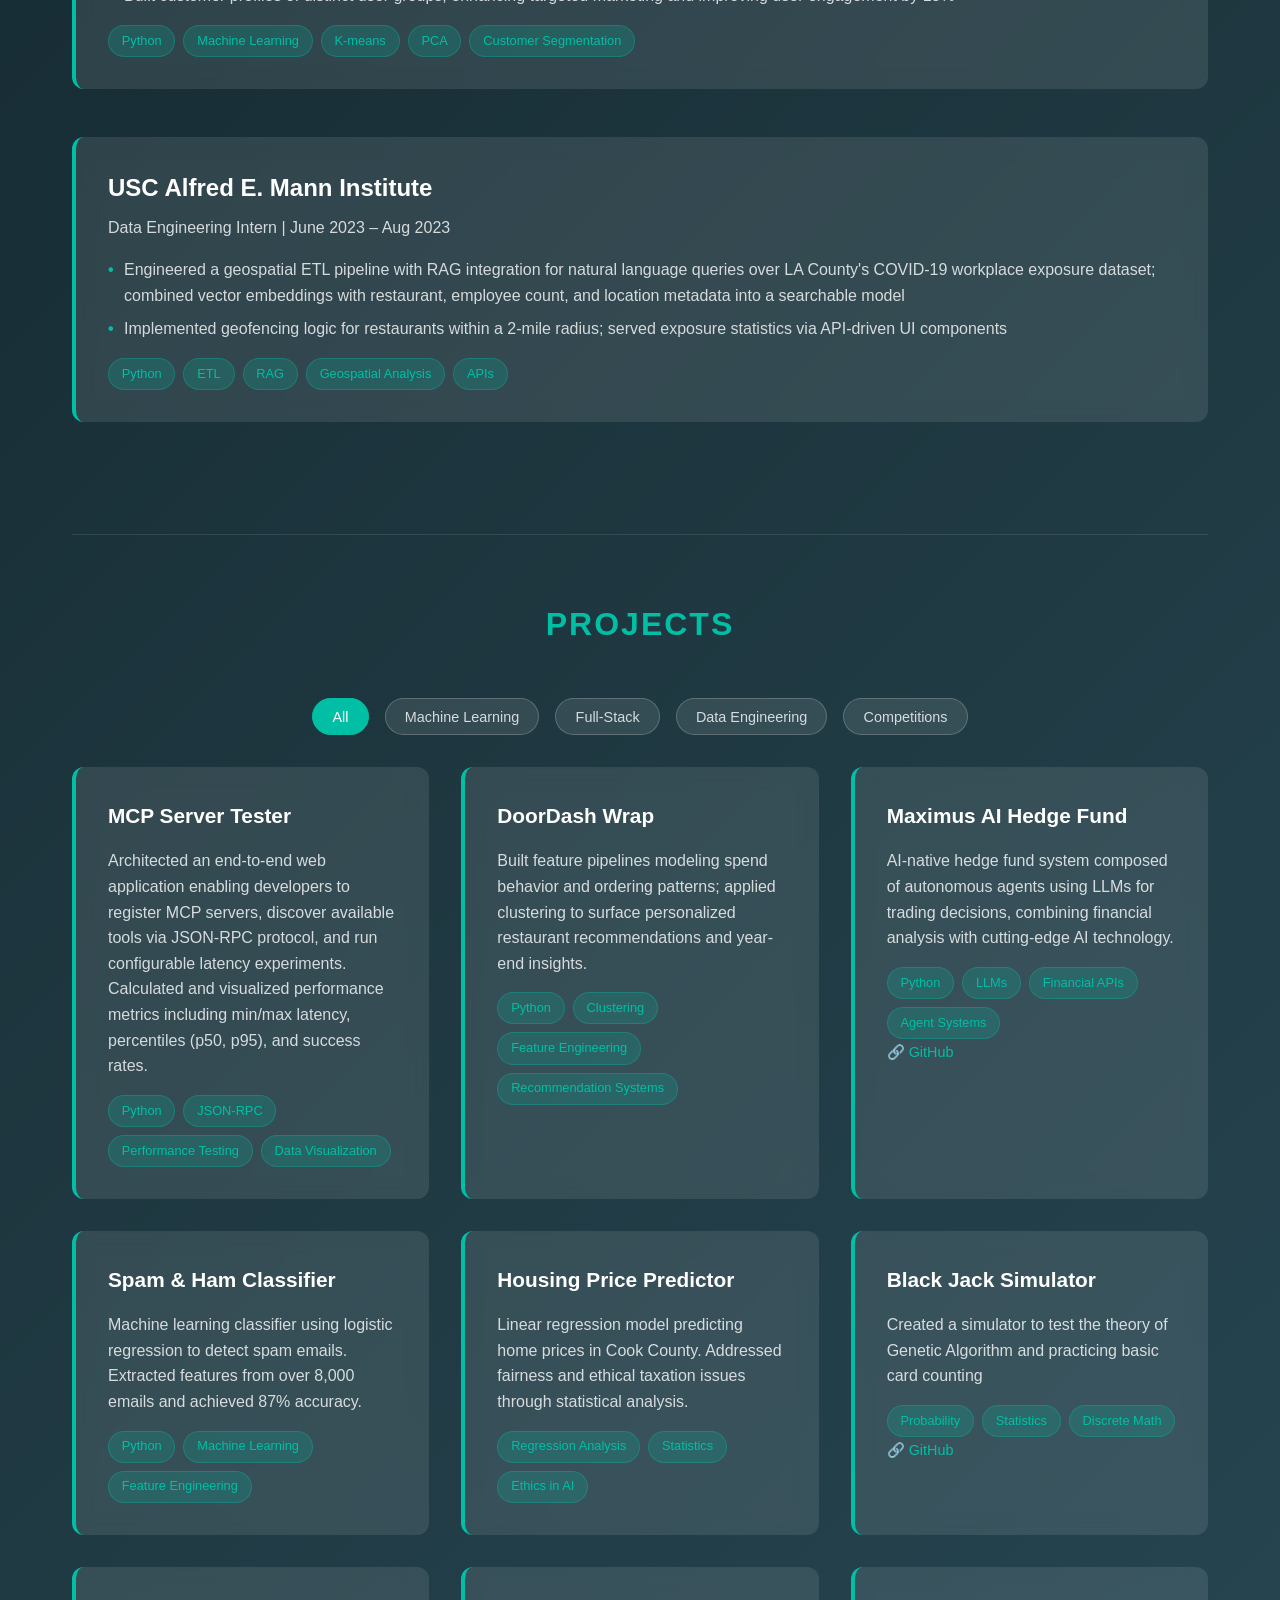
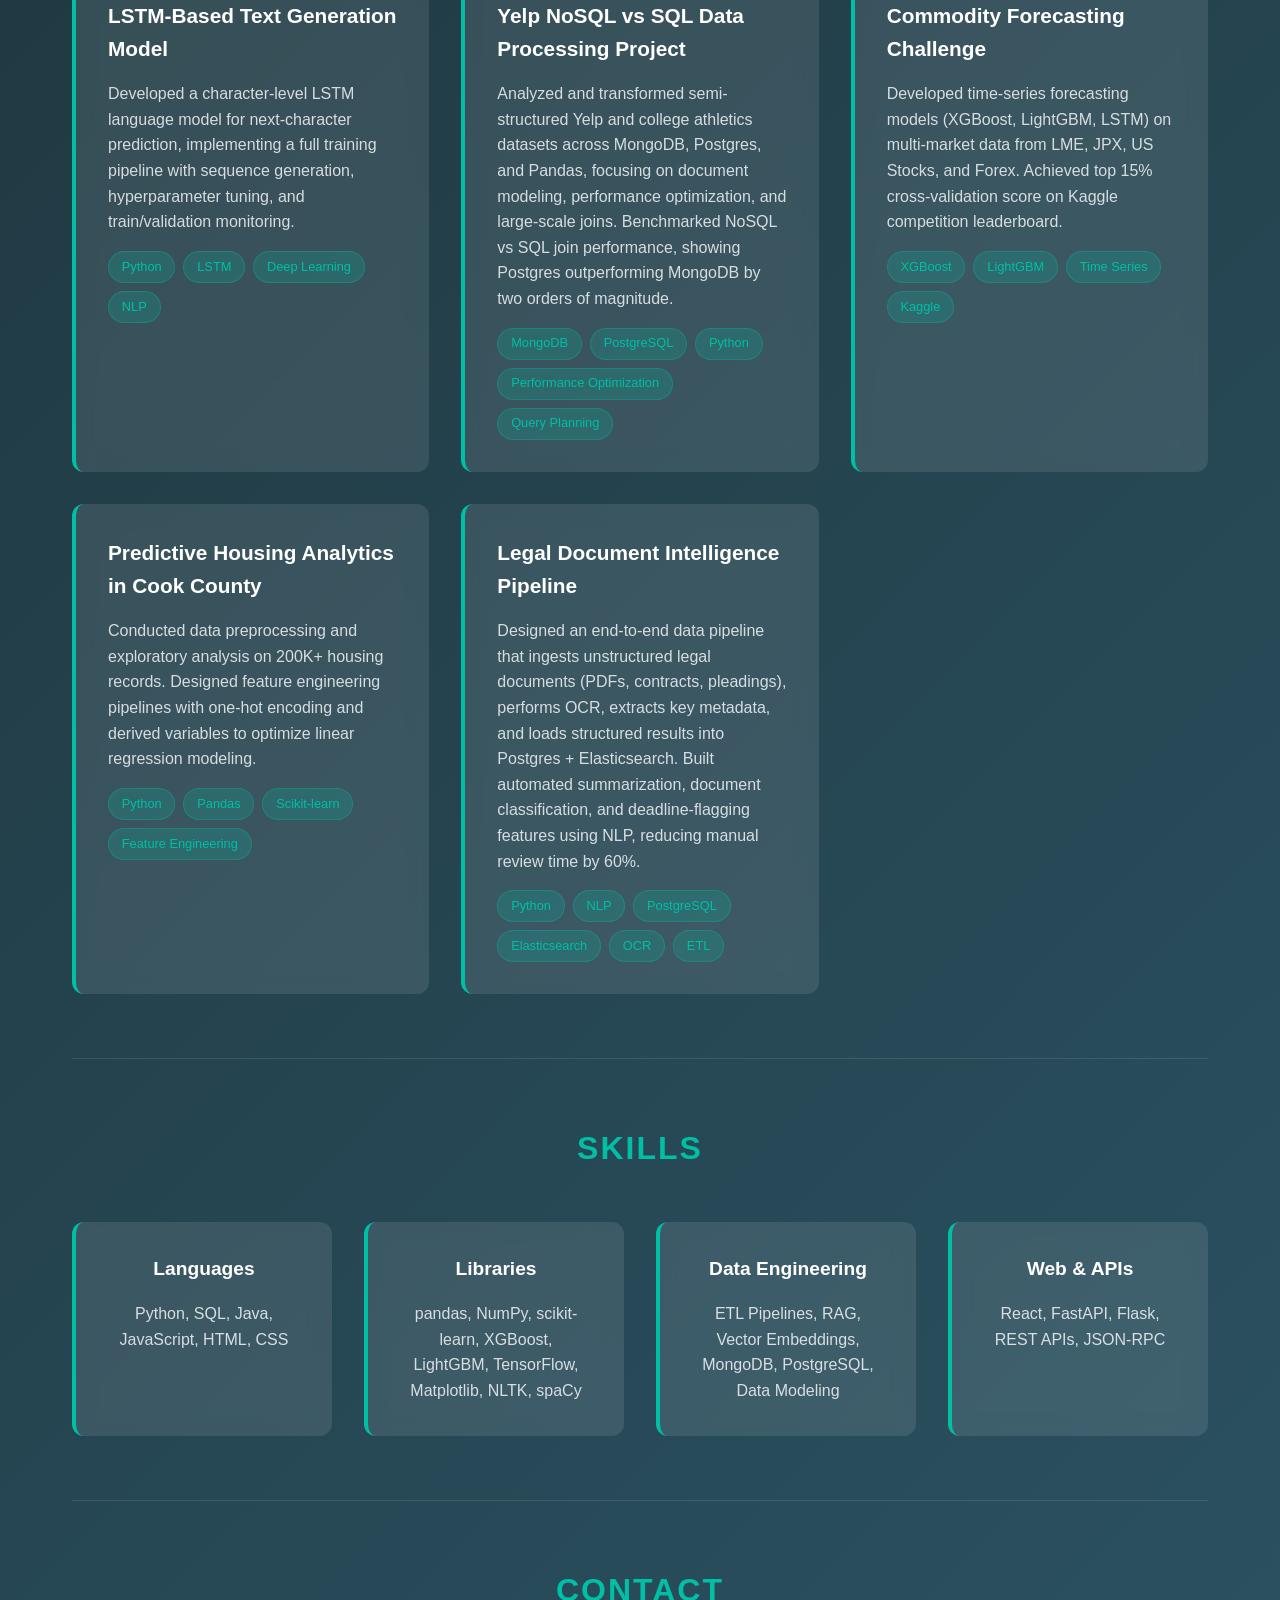
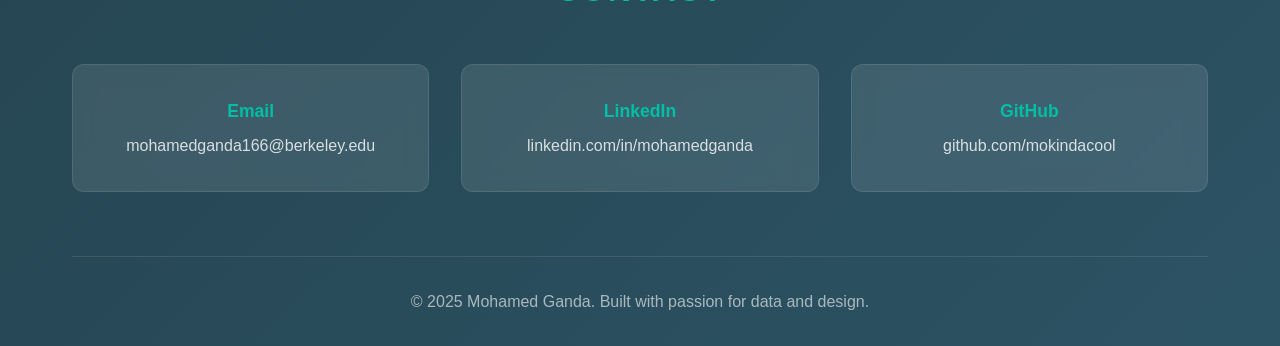
==== commit 209dcdf6: "much needed update" ====
--- a/index.html
+++ b/index.html
@@ -3,6 +3,7 @@
 <head>
   <meta charset="UTF-8" />
   <meta name="viewport" content="width=device-width, initial-scale=1.0" />
+  <meta http-equiv="Content-Security-Policy" content="default-src 'self'; script-src 'self' 'unsafe-inline'; style-src 'self' 'unsafe-inline' https://fonts.googleapis.com; font-src https://fonts.gstatic.com; img-src 'self' data:; connect-src 'self'; object-src 'none'; frame-ancestors 'none';">
   <title>Mohamed Ganda | Data Science Portfolio</title>
   <link rel="preconnect" href="https://fonts.googleapis.com">
   <link rel="preconnect" href="https://fonts.gstatic.com" crossorigin>
@@ -430,7 +431,19 @@
         <li><a href="#skills">skills</a></li>
         <li><a href="#contact">contact</a></li>
       </ul>
+      <a href="#" class="login-btn" id="login-btn">Login</a>
     </nav>
+
+    <!-- Login Modal -->
+    <div id="login-modal" class="login-modal-overlay" style="display:none;">
+      <div class="login-modal-card">
+        <h2 class="login-modal-title">Dashboard Login</h2>
+        <input type="password" id="login-password" class="login-input" placeholder="Enter password" />
+        <p id="login-error" class="login-error" style="display:none;">Incorrect password. Try again.</p>
+        <button id="login-submit" class="login-submit-btn">Enter</button>
+        <button id="login-cancel" class="login-cancel-btn">Cancel</button>
+      </div>
+    </div>
 
     <!-- Hero Section -->
     <section class="hero">
@@ -463,92 +476,43 @@
 
       <div class="experience-item">
         <div class="company-name">Vectorly</div>
-        <div class="job-title">Full-Stack Developer | Present</div>
+        <div class="job-title">Full Stack Developer | Aug 2025 – April 2026</div>
         <ul>
-          <li>Engineered a full-stack web application for interview preparation, implementing reusable components and RESTful APIs, supporting 1K+ users in early testing with <250ms average response times</li>
-          <li>Built and optimized ETL pipelines in Python and SQL, automating data cleaning, transformation, and loading of financial records, improving processing efficiency by 60%</li>
+          <li>Engineered a full-stack web app using React (component-based architecture) and FastAPI, optimizing backend performance via database indexing for 1K early users</li>
+          <li>Built and optimized Python/SQL ETL pipelines for Vectorly's production platform using modular, AI-assisted code to automate data cleaning and transformation, improving compute efficiency by 60%</li>
         </ul>
         <div class="tech-stack">
           <span class="tech-tag">React</span>
-          <span class="tech-tag">Node.js</span>
-          <span class="tech-tag">PostgreSQL</span>
-          <span class="tech-tag">REST APIs</span>
+          <span class="tech-tag">FastAPI</span>
           <span class="tech-tag">Python</span>
           <span class="tech-tag">SQL</span>
+          <span class="tech-tag">ETL</span>
         </div>
       </div>
 
       <div class="experience-item">
-        <div class="company-name">DoorDash</div>
-        <div class="job-title">Personalized Consumption Insights Engine (Contract)</div>
+        <div class="company-name">Student Government (Data and Modeling Team)</div>
+        <div class="job-title">Data Engineer | Sept 2024 – May 2026</div>
         <ul>
-          <li>Developed feature pipelines analyzing customer spend, cuisine diversity, delivery-time savings, and ordering rhythms to generate personalized end-of-year recommendations</li>
-          <li>Applied clustering and ranking heuristics to determine each user's "top cuisines" and "most frequent restaurants," improving relevance for personalized summaries</li>
-          <li>Designed scalable logic for ranking and selecting insights, similar to recommendation system candidate-generation and feature-importance workflows</li>
-        </ul>
-        <div class="tech-stack">
-          <span class="tech-tag">Python</span>
-          <span class="tech-tag">Clustering</span>
-          <span class="tech-tag">Recommendation Systems</span>
-          <span class="tech-tag">Feature Engineering</span>
-        </div>
-      </div>
-
-      <div class="experience-item">
-        <div class="company-name">ASUC OCFO (Data & Modeling Team)</div>
-        <div class="job-title">Data Engineer | Sept. 2024 - Present</div>
-        <ul>
-          <li>Built and optimized ETL pipelines in Python and SQL, automating data cleaning, transformation, and loading of financial records, improving processing efficiency by 60%</li>
-          <li>Implemented a PDF processor to standardize Excel inputs into 9+ unified schema fields, enhancing data consistency and accessibility</li>
+          <li>Automated financial data workflows via Python/SQL ETL pipelines, improving reliability and cutting processing time by 60%, enabling faster user interactions</li>
+          <li>Built a PDF-to-structured-data pipeline using Python (PyPDF, pandas) to standardize Excel inputs into 9+ unified schema fields; implemented RAG-based search for natural language queries over financial documents used by 30K+ UC Berkeley students</li>
         </ul>
         <div class="tech-stack">
           <span class="tech-tag">Python</span>
           <span class="tech-tag">SQL</span>
           <span class="tech-tag">ETL</span>
-          <span class="tech-tag">PDF Processing</span>
-          <span class="tech-tag">Data Modeling</span>
-        </div>
-      </div>
-
-      <div class="experience-item">
-        <div class="company-name">USC Alfred E. Mann Institute</div>
-        <div class="job-title">Data Engineering Intern</div>
-        <ul>
-          <li>Engineered a geospatial ETL pipeline to ingest, clean, and standardize LA County's COVID-19 workplace-exposure datasets; integrated restaurant, employee count, and location metadata into a unified data model</li>
-          <li>Implemented geofencing logic to return all restaurants within a 2-mile radius and dynamically served exposure statistics through API-driven UI components</li>
-          <li>Automated data refresh workflows to continuously update exposure numbers and maintain accuracy during rapidly evolving COVID-19 conditions</li>
-        </ul>
-        <div class="tech-stack">
-          <span class="tech-tag">Python</span>
-          <span class="tech-tag">ETL</span>
-          <span class="tech-tag">Geospatial Analysis</span>
-          <span class="tech-tag">APIs</span>
-          <span class="tech-tag">Data Pipelines</span>
-        </div>
-      </div>
-
-      <div class="experience-item">
-        <div class="company-name">Better Ballot</div>
-        <div class="job-title">Full-Stack Developer</div>
-        <ul>
-          <li>Built a React + Flask tool that lets voters view local candidates by zip code, promoting civic engagement through accessible technology</li>
-          <li>Integrated external APIs to fetch real-time candidate information and display it in an intuitive, user-friendly interface</li>
-        </ul>
-        <div class="tech-stack">
-          <span class="tech-tag">React.js</span>
-          <span class="tech-tag">Flask</span>
-          <span class="tech-tag">JavaScript</span>
-          <span class="tech-tag">APIs</span>
-          <span class="tech-tag">Python</span>
+          <span class="tech-tag">RAG</span>
+          <span class="tech-tag">pandas</span>
+          <span class="tech-tag">PyPDF</span>
         </div>
       </div>
 
       <div class="experience-item">
         <div class="company-name">Afterwork</div>
-        <div class="job-title">Data Engineering Intern | June 2023 - Aug 2023</div>
+        <div class="job-title">Data Engineering Intern | June 2024 – Aug 2024</div>
         <ul>
-          <li>Developed machine learning techniques (k-means, decision trees, PCA, logistic regression) to perform unsupervised customer segmentation analysis on 200,000+ users, increasing product penetration by 10%</li>
-          <li>Built customer profiles of distinct user groups, enhancing targeted marketing strategies and improving user engagement by 15%</li>
+          <li>Developed ML algorithms (k-means, decision trees, PCA, logistic regression) to perform unsupervised customer segmentation on 200,000+ users, increasing product penetration by 10%</li>
+          <li>Built customer profiles of distinct user groups, enhancing targeted marketing and improving user engagement by 15%</li>
         </ul>
         <div class="tech-stack">
           <span class="tech-tag">Python</span>
@@ -560,21 +524,18 @@
       </div>
 
       <div class="experience-item">
-        <div class="company-name">UC Berkeley</div>
-        <div class="job-title">Data Science Research & Projects</div>
+        <div class="company-name">USC Alfred E. Mann Institute</div>
+        <div class="job-title">Data Engineering Intern | June 2023 – Aug 2023</div>
         <ul>
-          <li>Developed machine learning models achieving 87% accuracy in email spam classification using logistic regression</li>
-          <li>Built linear regression models for housing price prediction with RMSE ~$104,139, addressing fairness in taxation</li>
-          <li>Applied statistical methods including A/B testing, chi-square tests, and regression analysis to real-world datasets</li>
-          <li>Analyzed 8,000+ email samples to extract features and visualize classification patterns</li>
+          <li>Engineered a geospatial ETL pipeline with RAG integration for natural language queries over LA County's COVID-19 workplace exposure dataset; combined vector embeddings with restaurant, employee count, and location metadata into a searchable model</li>
+          <li>Implemented geofencing logic for restaurants within a 2-mile radius; served exposure statistics via API-driven UI components</li>
         </ul>
         <div class="tech-stack">
           <span class="tech-tag">Python</span>
-          <span class="tech-tag">Scikit-learn</span>
-          <span class="tech-tag">Pandas</span>
-          <span class="tech-tag">NumPy</span>
-          <span class="tech-tag">Matplotlib</span>
-          <span class="tech-tag">Statistical Analysis</span>
+          <span class="tech-tag">ETL</span>
+          <span class="tech-tag">RAG</span>
+          <span class="tech-tag">Geospatial Analysis</span>
+          <span class="tech-tag">APIs</span>
         </div>
       </div>
     </section>
@@ -593,6 +554,28 @@
       </div>
 
       <div class="projects-grid">
+        <div class="project" data-category="data-engineering">
+          <h3>MCP Server Tester</h3>
+          <p>Architected an end-to-end web application enabling developers to register MCP servers, discover available tools via JSON-RPC protocol, and run configurable latency experiments. Calculated and visualized performance metrics including min/max latency, percentiles (p50, p95), and success rates.</p>
+          <div class="tech-stack">
+            <span class="tech-tag">Python</span>
+            <span class="tech-tag">JSON-RPC</span>
+            <span class="tech-tag">Performance Testing</span>
+            <span class="tech-tag">Data Visualization</span>
+          </div>
+        </div>
+
+        <div class="project" data-category="data-engineering machine-learning">
+          <h3>DoorDash Wrap</h3>
+          <p>Built feature pipelines modeling spend behavior and ordering patterns; applied clustering to surface personalized restaurant recommendations and year-end insights.</p>
+          <div class="tech-stack">
+            <span class="tech-tag">Python</span>
+            <span class="tech-tag">Clustering</span>
+            <span class="tech-tag">Feature Engineering</span>
+            <span class="tech-tag">Recommendation Systems</span>
+          </div>
+        </div>
+
         <div class="project" data-category="machine-learning">
           <h3>Maximus AI Hedge Fund</h3>
           <p>AI-native hedge fund system composed of autonomous agents using LLMs for trading decisions, combining financial analysis with cutting-edge AI technology.</p>
@@ -702,20 +685,20 @@
       <h2 class="section-title">Skills</h2>
       <div class="skills-grid">
         <div class="skill-category">
-          <h4>Programming</h4>
-          <p>Python, SQL, JavaScript, Java, React, HTML/CSS</p>
+          <h4>Languages</h4>
+          <p>Python, SQL, Java, JavaScript, HTML, CSS</p>
         </div>
         <div class="skill-category">
-          <h4>Data Science</h4>
-          <p>Machine Learning, Statistical Analysis, Data Visualization, ETL Pipelines</p>
+          <h4>Libraries</h4>
+          <p>pandas, NumPy, scikit-learn, XGBoost, LightGBM, TensorFlow, Matplotlib, NLTK, spaCy</p>
         </div>
         <div class="skill-category">
-          <h4>Libraries & Tools</h4>
-          <p>Pandas, NumPy, Scikit-learn, Matplotlib, TensorFlow, RAGs</p>
+          <h4>Data Engineering</h4>
+          <p>ETL Pipelines, RAG, Vector Embeddings, MongoDB, PostgreSQL, Data Modeling</p>
         </div>
         <div class="skill-category">
-          <h4>Mathematics</h4>
-          <p>Linear Algebra, Probability Theory, Statistics, Optimization</p>
+          <h4>Web & APIs</h4>
+          <p>React, FastAPI, Flask, REST APIs, JSON-RPC</p>
         </div>
       </div>
     </section>
@@ -745,6 +728,59 @@
   </div>
 
   <script>
+    // Login functionality
+    // Password stored as SHA-256 hash — never store plaintext credentials in source.
+    // To update: run `echo -n 'yourpassword' | sha256sum` and replace the hash below.
+    const PASSWORD_HASH = '0ddfa57e3347a1dd4fcf619f086919f5995f3bbee432615d8fb4aaf000fd2be7';
+
+    async function sha256(str) {
+      const buf = await crypto.subtle.digest('SHA-256', new TextEncoder().encode(str));
+      return Array.from(new Uint8Array(buf)).map(b => b.toString(16).padStart(2, '0')).join('');
+    }
+
+    const loginBtn = document.getElementById('login-btn');
+    const loginModal = document.getElementById('login-modal');
+    const loginSubmit = document.getElementById('login-submit');
+    const loginCancel = document.getElementById('login-cancel');
+    const loginPassword = document.getElementById('login-password');
+    const loginError = document.getElementById('login-error');
+
+    loginBtn.addEventListener('click', (e) => {
+      e.preventDefault();
+      loginModal.style.display = 'flex';
+      loginPassword.focus();
+    });
+
+    loginCancel.addEventListener('click', () => {
+      loginModal.style.display = 'none';
+      loginPassword.value = '';
+      loginError.style.display = 'none';
+    });
+
+    loginModal.addEventListener('click', (e) => {
+      if (e.target === loginModal) {
+        loginModal.style.display = 'none';
+        loginPassword.value = '';
+        loginError.style.display = 'none';
+      }
+    });
+
+    loginSubmit.addEventListener('click', async () => {
+      const hash = await sha256(loginPassword.value);
+      if (hash === PASSWORD_HASH) {
+        sessionStorage.setItem('authed', 'true');
+        window.location.href = 'dashboard.html';
+      } else {
+        loginError.style.display = 'block';
+        loginPassword.value = '';
+        loginPassword.focus();
+      }
+    });
+
+    loginPassword.addEventListener('keydown', (e) => {
+      if (e.key === 'Enter') loginSubmit.click();
+    });
+
     // Project filtering functionality
     const filterButtons = document.querySelectorAll('.filter-btn');
     const projects = document.querySelectorAll('.project');
